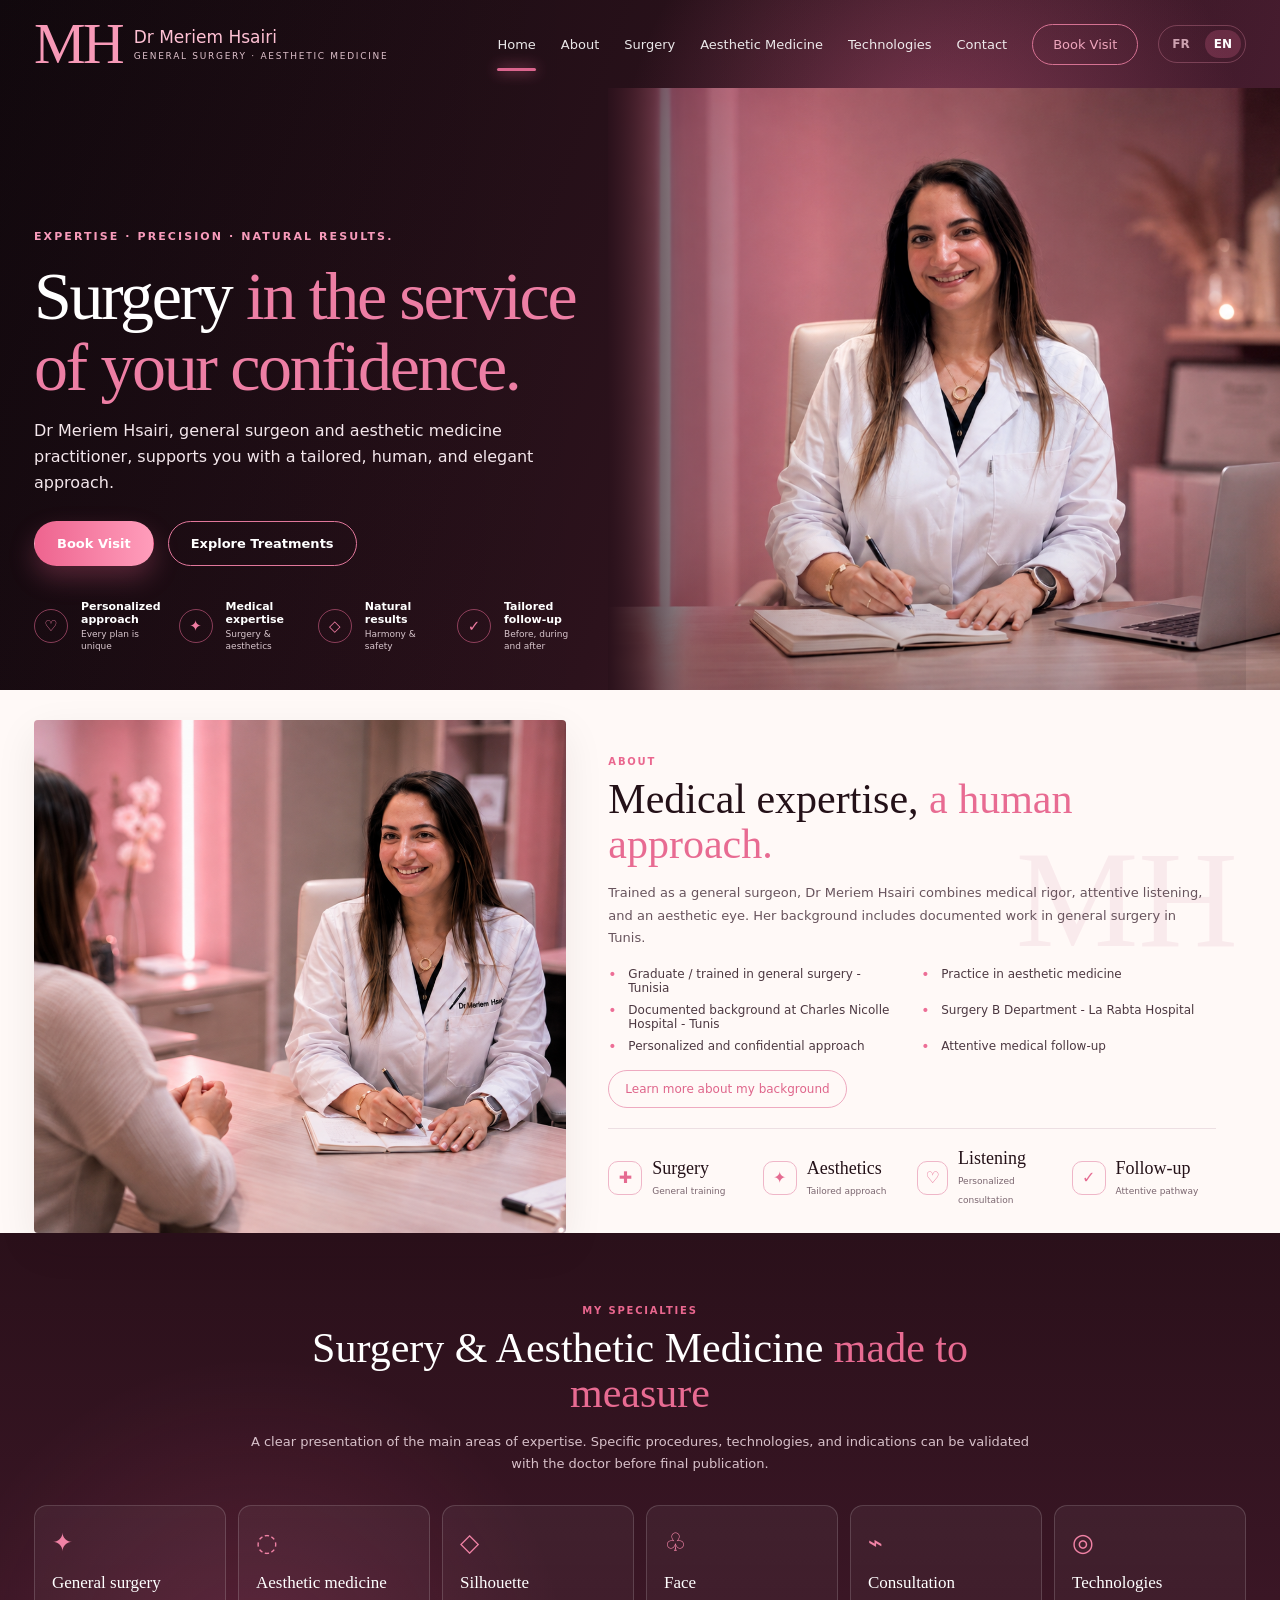
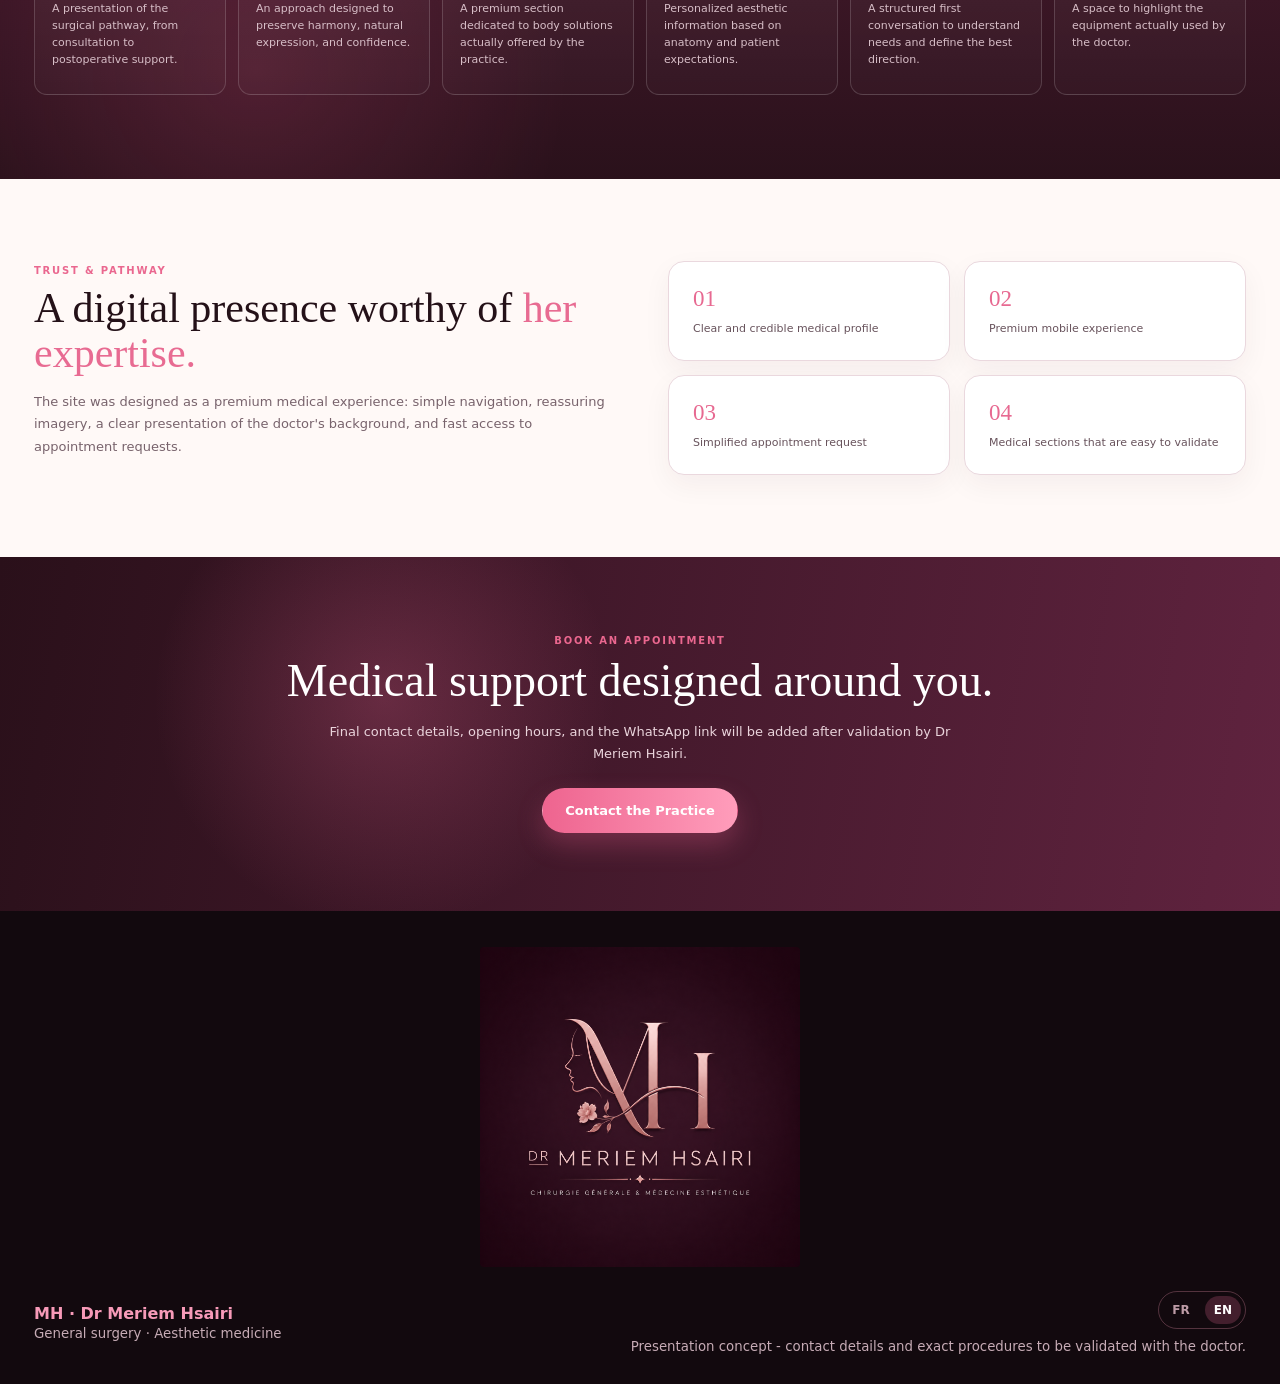
==== en/index.html @ fd6370d2 "Add French and English site pages" ====
<!doctype html>
<html lang="en">
  <head>
    <meta charset="utf-8" />
    <meta name="viewport" content="width=device-width, initial-scale=1" />
    <meta name="theme-color" content="#1b0d13" />
    <title>Dr Meriem Hsairi - Surgery & Aesthetic Medicine</title>
    <meta
      name="description"
      content="Premium presentation of Dr Meriem Hsairi, general surgery and aesthetic medicine."
    />
    <link rel="canonical" href="https://dr-meriem-hsairi.vercel.app/en/" />
    <link rel="alternate" hreflang="fr" href="https://dr-meriem-hsairi.vercel.app/" />
    <link rel="alternate" hreflang="en" href="https://dr-meriem-hsairi.vercel.app/en/" />
    <link rel="stylesheet" href="/styles.css" />
  </head>
  <body>
    <header class="hero" id="accueil">
      <div class="shell">
        <nav class="nav" aria-label="Main navigation">
          <a class="brand" href="#accueil" aria-label="Dr Meriem Hsairi">
            <div class="mh">MH</div>
            <div>
              <div class="brand-title">Dr Meriem Hsairi</div>
              <div class="brand-sub">GENERAL SURGERY · AESTHETIC MEDICINE</div>
            </div>
          </a>
          <div class="navlinks">
            <a href="#accueil">Home</a>
            <a href="#apropos">About</a>
            <a href="#expertise">Surgery</a>
            <a href="#expertise">Aesthetic Medicine</a>
            <a href="#parcours">Technologies</a>
            <a href="#contact">Contact</a>
            <a class="nav-cta" href="#contact">Book Visit</a>
          </div>
          <div class="lang-switch" aria-label="Language">
            <a href="/">FR</a>
            <a class="active" href="/en/" aria-current="page">EN</a>
          </div>
        </nav>

        <div class="hero-grid">
          <div class="hero-copy fade">
            <div class="eyebrow">Expertise · precision · natural results.</div>
            <h1>Surgery <span>in the service of your confidence.</span></h1>
            <p class="lead">
              Dr Meriem Hsairi, general surgeon and aesthetic medicine practitioner,
              supports you with a tailored, human, and elegant approach.
            </p>
            <div class="actions">
              <button class="btn primary" type="button" onclick="openContact()">Book Visit</button>
              <a class="btn outline" href="#expertise">Explore Treatments</a>
            </div>
            <div class="proofs">
              <div class="proof">
                <div class="proof-ico">♡</div>
                <div>
                  <b>Personalized approach</b>
                  <small>Every plan is unique</small>
                </div>
              </div>
              <div class="proof">
                <div class="proof-ico">✦</div>
                <div>
                  <b>Medical expertise</b>
                  <small>Surgery & aesthetics</small>
                </div>
              </div>
              <div class="proof">
                <div class="proof-ico">◇</div>
                <div>
                  <b>Natural results</b>
                  <small>Harmony & safety</small>
                </div>
              </div>
              <div class="proof">
                <div class="proof-ico">✓</div>
                <div>
                  <b>Tailored follow-up</b>
                  <small>Before, during and after</small>
                </div>
              </div>
            </div>
          </div>
          <div class="hero-image-wrap">
            <img
              class="hero-image"
              src="/assets/dr-meriem-hero.png"
              alt="Dr Meriem Hsairi in a premium medical office"
              fetchpriority="high"
              decoding="async"
            />
          </div>
        </div>
      </div>
    </header>

    <main>
      <section class="about" id="apropos">
        <div class="shell about-grid fade">
          <div class="consult-card">
            <img
              src="/assets/dr-meriem-consultation.png"
              alt="Dr Meriem Hsairi during a consultation"
              loading="lazy"
              decoding="async"
            />
          </div>
          <div class="about-copy">
            <div class="kicker">About</div>
            <h2>Medical expertise, <span class="pink">a human approach.</span></h2>
            <p>
              Trained as a general surgeon, Dr Meriem Hsairi combines medical rigor,
              attentive listening, and an aesthetic eye. Her background includes
              documented work in general surgery in Tunis.
            </p>
            <div class="checks">
              <div class="check">Graduate / trained in general surgery - Tunisia</div>
              <div class="check">Practice in aesthetic medicine</div>
              <div class="check">Documented background at Charles Nicolle Hospital - Tunis</div>
              <div class="check">Surgery B Department - La Rabta Hospital</div>
              <div class="check">Personalized and confidential approach</div>
              <div class="check">Attentive medical follow-up</div>
            </div>
            <button class="mini-cta" type="button" onclick="openContact()">Learn more about my background</button>
            <div class="about-stats">
              <div class="mini-stat">
                <i>✚</i>
                <div><b>Surgery</b><span>General training</span></div>
              </div>
              <div class="mini-stat">
                <i>✦</i>
                <div><b>Aesthetics</b><span>Tailored approach</span></div>
              </div>
              <div class="mini-stat">
                <i>♡</i>
                <div><b>Listening</b><span>Personalized consultation</span></div>
              </div>
              <div class="mini-stat">
                <i>✓</i>
                <div><b>Follow-up</b><span>Attentive pathway</span></div>
              </div>
            </div>
          </div>
        </div>
      </section>

      <section class="services" id="expertise">
        <div class="shell">
          <div class="services-head fade">
            <div class="kicker">My specialties</div>
            <h2>Surgery & Aesthetic Medicine <span class="pink">made to measure</span></h2>
            <p>
              A clear presentation of the main areas of expertise. Specific
              procedures, technologies, and indications can be validated with the
              doctor before final publication.
            </p>
          </div>
          <div class="cards fade">
            <div class="card">
              <div class="card-icon">✦</div>
              <h3>General surgery</h3>
              <p>A presentation of the surgical pathway, from consultation to postoperative support.</p>
            </div>
            <div class="card">
              <div class="card-icon">◌</div>
              <h3>Aesthetic medicine</h3>
              <p>An approach designed to preserve harmony, natural expression, and confidence.</p>
            </div>
            <div class="card">
              <div class="card-icon">◇</div>
              <h3>Silhouette</h3>
              <p>A premium section dedicated to body solutions actually offered by the practice.</p>
            </div>
            <div class="card">
              <div class="card-icon">♧</div>
              <h3>Face</h3>
              <p>Personalized aesthetic information based on anatomy and patient expectations.</p>
            </div>
            <div class="card">
              <div class="card-icon">⌁</div>
              <h3>Consultation</h3>
              <p>A structured first conversation to understand needs and define the best direction.</p>
            </div>
            <div class="card">
              <div class="card-icon">◎</div>
              <h3>Technologies</h3>
              <p>A space to highlight the equipment actually used by the doctor.</p>
            </div>
          </div>
        </div>
      </section>

      <section class="journey" id="parcours">
        <div class="shell journey-grid fade">
          <div>
            <div class="kicker">Trust & pathway</div>
            <h2>A digital presence worthy of <span class="pink">her expertise.</span></h2>
            <p>
              The site was designed as a premium medical experience: simple
              navigation, reassuring imagery, a clear presentation of the doctor's
              background, and fast access to appointment requests.
            </p>
          </div>
          <div class="journey-panels">
            <div class="jpanel"><b>01</b><span>Clear and credible medical profile</span></div>
            <div class="jpanel"><b>02</b><span>Premium mobile experience</span></div>
            <div class="jpanel"><b>03</b><span>Simplified appointment request</span></div>
            <div class="jpanel"><b>04</b><span>Medical sections that are easy to validate</span></div>
          </div>
        </div>
      </section>

      <section class="cta" id="contact">
        <div class="fade">
          <div class="kicker">Book an appointment</div>
          <h2>Medical support designed around you.</h2>
          <p>
            Final contact details, opening hours, and the WhatsApp link will be added
            after validation by Dr Meriem Hsairi.
          </p>
          <button class="btn primary" type="button" onclick="openContact()">Contact the Practice</button>
        </div>
      </section>
    </main>

    <footer class="footer">
      <div class="shell footer-logo-wrap">
        <img
          class="footer-logo"
          src="/assets/dr-meriem-logo.png"
          alt="Dr Meriem Hsairi logo"
          loading="lazy"
          decoding="async"
        />
      </div>
      <div class="shell footer-inner">
        <div>
          <strong>MH · Dr Meriem Hsairi</strong><br />
          <small>General surgery · Aesthetic medicine</small>
        </div>
        <div class="footer-side">
          <div class="footer-lang">
            <a href="/">FR</a>
            <a class="active" href="/en/" aria-current="page">EN</a>
          </div>
          <small>Presentation concept - contact details and exact procedures to be validated with the doctor.</small>
        </div>
      </div>
    </footer>

    <div class="modal" id="modal" onclick="if(event.target===this)closeContact()">
      <div class="dialog">
        <div class="kicker">Appointment</div>
        <h3>Contact details to confirm</h3>
        <p>
          WhatsApp, phone number, practice address, and opening hours will be
          activated once validated by Dr Meriem Hsairi.
        </p>
        <button class="btn primary" type="button" onclick="closeContact()">Close</button>
      </div>
    </div>

    <script>
      function openContact() {
        document.getElementById("modal").classList.add("show");
      }
      function closeContact() {
        document.getElementById("modal").classList.remove("show");
      }
      const io = new IntersectionObserver(
        (entries) =>
          entries.forEach((entry) => {
            if (entry.isIntersecting) entry.target.classList.add("on");
          }),
        { threshold: 0.12 }
      );
      document.querySelectorAll(".fade").forEach((el) => io.observe(el));
    </script>
  </body>
</html>
---- styles.css ----
:root {
  --bg: #180b11;
  --wine: #2a101a;
  --wine2: #3b1626;
  --pink: #ef6f9b;
  --pink2: #ff9dbb;
  --blush: #fff7f5;
  --ink: #241118;
  --muted: #79656e;
  --line: #ead9df;
}

* {
  box-sizing: border-box;
}

html {
  scroll-behavior: smooth;
}

body {
  margin: 0;
  overflow-x: hidden;
  background: var(--blush);
  color: var(--ink);
  font-family: Inter, ui-sans-serif, system-ui, -apple-system, BlinkMacSystemFont, "Segoe UI", sans-serif;
}

a {
  color: inherit;
  text-decoration: none;
}

button {
  font: inherit;
}

.serif,
h1,
h2,
h3 {
  font-family: Georgia, "Times New Roman", serif;
  font-weight: 500;
}

.shell {
  max-width: 1420px;
  margin: auto;
  padding: 0 34px;
}

.hero {
  min-height: 690px;
  background:
    radial-gradient(circle at 73% 23%, rgba(239, 111, 155, 0.42), transparent 29%),
    linear-gradient(110deg, #12090e 0%, #2c121c 54%, #5a243c 100%);
  color: #fff;
  position: relative;
  overflow: hidden;
}

.hero::before {
  content: "";
  position: absolute;
  inset: 0;
  background: linear-gradient(90deg, rgba(10, 4, 8, 0.15), transparent 48%, rgba(10, 4, 8, 0.08));
  pointer-events: none;
}

.nav {
  height: 88px;
  display: flex;
  align-items: center;
  justify-content: space-between;
  gap: 20px;
  position: relative;
  z-index: 4;
}

.brand {
  display: flex;
  align-items: center;
  gap: 12px;
  flex: 0 0 auto;
}

.mh {
  font: 58px / 1 Georgia, serif;
  color: #f799b7;
  letter-spacing: -0.05em;
}

.brand-title {
  font-size: 17px;
  color: #ffc1d4;
}

.brand-sub {
  font-size: 9px;
  letter-spacing: 0.19em;
  color: #dec1cb;
  margin-top: 4px;
}

.navlinks {
  display: flex;
  align-items: center;
  gap: 25px;
  font-size: 13px;
  margin-left: auto;
}

.navlinks a {
  opacity: 0.9;
  position: relative;
}

.navlinks a:hover {
  opacity: 1;
}

.navlinks a:first-child::after {
  content: "";
  position: absolute;
  left: 0;
  right: 0;
  bottom: -19px;
  height: 3px;
  border-radius: 99px;
  background: var(--pink);
  box-shadow: 0 0 14px var(--pink);
}

.nav-cta {
  border: 1px solid #e47b9d;
  border-radius: 999px;
  padding: 12px 20px;
  color: #ffb4cc !important;
}

.lang-switch,
.footer-lang {
  display: inline-flex;
  align-items: center;
  gap: 6px;
  padding: 4px;
  border: 1px solid rgba(255, 157, 187, 0.28);
  border-radius: 999px;
  color: #ffd4e1;
  font-size: 12px;
  font-weight: 800;
}

.lang-switch a,
.footer-lang a {
  min-width: 34px;
  padding: 7px 9px;
  border-radius: 999px;
  text-align: center;
  opacity: 0.72;
}

.lang-switch a.active,
.footer-lang a.active {
  background: rgba(239, 111, 155, 0.22);
  color: #fff;
  opacity: 1;
}

.hero-grid {
  display: grid;
  grid-template-columns: 0.93fr 1.07fr;
  gap: 20px;
  align-items: end;
  min-height: 602px;
  position: relative;
  z-index: 2;
}

.hero-copy {
  padding: 60px 0 38px;
}

.eyebrow {
  font-size: 11px;
  letter-spacing: 0.19em;
  text-transform: uppercase;
  color: #f89bbb;
  font-weight: 800;
}

.hero h1 {
  font-size: 68px;
  line-height: 1.03;
  max-width: 640px;
  margin: 18px 0 16px;
  letter-spacing: -0.035em;
}

.hero h1 span {
  color: #ed7ea4;
}

.lead {
  font-size: 16px;
  line-height: 1.65;
  color: #f4e7ec;
  max-width: 520px;
  margin: 0;
}

.actions {
  display: flex;
  gap: 14px;
  flex-wrap: wrap;
  margin: 24px 0 34px;
}

.btn {
  border-radius: 999px;
  padding: 14px 22px;
  border: 1px solid transparent;
  cursor: pointer;
  font-weight: 750;
  font-size: 13px;
  display: inline-flex;
  align-items: center;
  justify-content: center;
  transition: 0.25s;
}

.btn:hover {
  transform: translateY(-2px);
}

.primary {
  color: white;
  background: linear-gradient(90deg, #ee648f, #ff9dbb);
  box-shadow: 0 12px 26px rgba(238, 100, 143, 0.28);
}

.outline {
  border-color: #e1779b;
  color: white;
  background: transparent;
}

.proofs {
  display: grid;
  grid-template-columns: repeat(4, 1fr);
  gap: 8px;
  max-width: 700px;
}

.proof {
  display: grid;
  grid-template-columns: 38px 1fr;
  gap: 9px;
  align-items: center;
  padding-right: 10px;
}

.proof-ico {
  width: 34px;
  height: 34px;
  border-radius: 50%;
  display: grid;
  place-items: center;
  border: 1px solid rgba(244, 111, 155, 0.5);
  color: #ef7ca2;
  font-size: 15px;
}

.proof b {
  font-size: 11px;
  display: block;
  margin-bottom: 2px;
}

.proof small {
  font-size: 9px;
  color: #d8c6cd;
  line-height: 1.35;
  display: block;
}

.hero-image-wrap {
  height: 602px;
  position: relative;
  align-self: end;
}

.hero-image {
  position: absolute;
  right: -34px;
  bottom: 0;
  width: calc(100% + 34px);
  height: 100%;
  object-fit: cover;
  object-position: center center;
  filter: saturate(0.96) contrast(1.02);
}

.hero-image-wrap::after {
  content: "";
  position: absolute;
  inset: 0;
  background:
    linear-gradient(90deg, #2a111b 0%, rgba(42, 17, 27, 0.5) 12%, transparent 33%),
    linear-gradient(0deg, rgba(20, 8, 13, 0.1), transparent 28%);
}

.about {
  padding: 30px 0 0;
  background: #fff9f7;
}

.about-grid {
  display: grid;
  grid-template-columns: 0.91fr 1.09fr;
  gap: 42px;
  align-items: stretch;
}

.consult-card {
  position: relative;
  border-radius: 4px;
  overflow: hidden;
  min-height: 390px;
  box-shadow: 0 14px 40px rgba(40, 14, 25, 0.08);
}

.consult-card img {
  width: 100%;
  height: 100%;
  object-fit: cover;
  display: block;
}

.about-copy {
  padding: 36px 30px 26px 0;
  position: relative;
}

.about-copy::after {
  content: "MH";
  position: absolute;
  right: 8px;
  top: 100px;
  font: 138px Georgia, serif;
  color: #efcbd6;
  opacity: 0.32;
  z-index: 0;
}

.about-copy > * {
  position: relative;
  z-index: 1;
}

.kicker {
  font-size: 10px;
  letter-spacing: 0.18em;
  text-transform: uppercase;
  color: #ea678f;
  font-weight: 850;
}

.about h2,
.services h2,
.journey h2 {
  font-size: 42px;
  line-height: 1.07;
  margin: 10px 0 15px;
}

.pink {
  color: #e86b92;
}

.about p {
  font-size: 13px;
  line-height: 1.75;
  color: #68545d;
  max-width: 650px;
}

.checks {
  display: grid;
  grid-template-columns: 1fr 1fr;
  gap: 8px 18px;
  margin: 17px 0;
}

.check {
  font-size: 12px;
  padding-left: 20px;
  position: relative;
  color: #4c3841;
}

.check::before {
  content: "•";
  position: absolute;
  left: 0;
  color: #ed6e96;
  font-size: 14px;
  top: -1px;
}

.mini-cta {
  border: 1px solid #eeaac0;
  background: transparent;
  color: #df658b;
  padding: 11px 16px;
  border-radius: 999px;
  font-size: 12px;
}

.about-stats {
  border-top: 1px solid #eddfe3;
  margin-top: 20px;
  padding-top: 19px;
  display: grid;
  grid-template-columns: repeat(4, 1fr);
  gap: 10px;
}

.mini-stat {
  display: flex;
  gap: 10px;
  align-items: center;
}

.mini-stat i {
  width: 34px;
  height: 34px;
  border: 1px solid #efb6c8;
  border-radius: 10px;
  display: grid;
  place-items: center;
  color: #e56b91;
  font-style: normal;
}

.mini-stat b {
  font: 18px Georgia, serif;
  display: block;
}

.mini-stat span {
  font-size: 9px;
  color: #7b6670;
}

.services {
  background:
    radial-gradient(circle at 20% 80%, rgba(238, 89, 139, 0.16), transparent 28%),
    linear-gradient(180deg, #2a101a, #3a1625 67%, #2a111b);
  color: white;
  padding: 72px 0 84px;
}

.services-head {
  text-align: center;
  max-width: 780px;
  margin: auto;
}

.services-head p {
  color: #d8c1ca;
  font-size: 13px;
  line-height: 1.7;
}

.cards {
  margin-top: 30px;
  display: grid;
  grid-template-columns: repeat(6, 1fr);
  gap: 12px;
}

.card {
  min-height: 190px;
  border: 1px solid rgba(255, 255, 255, 0.16);
  border-radius: 13px;
  padding: 22px 17px;
  background: linear-gradient(180deg, rgba(255, 255, 255, 0.05), rgba(255, 255, 255, 0.02));
  transition: 0.28s;
}

.card:hover {
  transform: translateY(-6px);
  border-color: #ef7ca2;
  box-shadow: 0 15px 38px rgba(0, 0, 0, 0.17);
}

.card-icon {
  font-size: 25px;
  color: #f082a5;
  margin-bottom: 16px;
}

.card h3 {
  font-size: 17px;
  margin: 0 0 7px;
}

.card p {
  font-size: 11px;
  color: #d7bec7;
  line-height: 1.55;
  margin: 0;
}

.journey {
  padding: 82px 0;
  background: #fff9f7;
}

.journey-grid {
  display: grid;
  grid-template-columns: 1fr 1fr;
  gap: 56px;
  align-items: center;
}

.journey p {
  color: #78636c;
  line-height: 1.75;
  font-size: 13px;
}

.journey-panels {
  display: grid;
  grid-template-columns: 1fr 1fr;
  gap: 14px;
}

.jpanel {
  padding: 24px;
  border: 1px solid #ead8de;
  border-radius: 16px;
  background: white;
  box-shadow: 0 10px 28px rgba(55, 19, 35, 0.05);
}

.jpanel b {
  font: 23px Georgia, serif;
  color: #e76991;
  display: block;
  margin-bottom: 5px;
}

.jpanel span {
  font-size: 11px;
  color: #68535c;
}

.cta {
  padding: 78px 30px;
  text-align: center;
  color: white;
  background:
    radial-gradient(circle at 30% 40%, rgba(245, 110, 156, 0.24), transparent 25%),
    linear-gradient(100deg, #2a101a, #60233f);
}

.cta h2 {
  font-size: 46px;
  max-width: 850px;
  margin: 8px auto 14px;
}

.cta p {
  max-width: 650px;
  margin: 0 auto 24px;
  color: #ead4dc;
  line-height: 1.65;
  font-size: 13px;
}

.footer {
  background: #12090e;
  color: #c6abb5;
  padding: 36px 0 30px;
}

.footer-logo-wrap {
  display: flex;
  justify-content: center;
  padding-bottom: 24px;
}

.footer-logo {
  display: block;
  width: min(320px, 82vw);
  height: auto;
  border-radius: 4px;
}

.footer-inner {
  display: flex;
  justify-content: space-between;
  gap: 20px;
  align-items: center;
}

.footer strong {
  color: #f79ab8;
}

.footer-side {
  display: grid;
  justify-items: end;
  gap: 10px;
  text-align: right;
}

.fade {
  opacity: 0;
  transform: translateY(22px);
  transition: 0.7s ease;
}

.fade.on {
  opacity: 1;
  transform: none;
}

.modal {
  position: fixed;
  inset: 0;
  background: rgba(12, 5, 9, 0.72);
  display: none;
  align-items: center;
  justify-content: center;
  padding: 20px;
  z-index: 20;
}

.modal.show {
  display: flex;
}

.dialog {
  max-width: 460px;
  background: white;
  border-radius: 24px;
  padding: 30px;
  box-shadow: 0 30px 90px rgba(0, 0, 0, 0.4);
}

.dialog h3 {
  font-size: 29px;
  margin: 8px 0;
}

.dialog p {
  color: #725d66;
  line-height: 1.65;
  font-size: 13px;
}

@media (max-width: 1180px) {
  .navlinks {
    gap: 18px;
  }
}

@media (max-width: 1100px) {
  .navlinks a:not(.nav-cta) {
    display: none;
  }

  .hero-grid {
    grid-template-columns: 1fr 1fr;
  }

  .hero h1 {
    font-size: 56px;
  }

  .proofs {
    grid-template-columns: 1fr 1fr;
  }

  .cards {
    grid-template-columns: repeat(3, 1fr);
  }
}

@media (max-width: 780px) {
  .shell {
    padding: 0 18px;
  }

  .nav {
    height: 76px;
  }

  .mh {
    font-size: 44px;
  }

  .brand-title {
    font-size: 14px;
  }

  .brand-sub {
    font-size: 7px;
  }

  .hero-grid {
    grid-template-columns: 1fr;
    min-height: auto;
  }

  .hero-copy {
    padding: 45px 0 10px;
  }

  .hero h1 {
    font-size: 48px;
  }

  .hero-image-wrap {
    height: 480px;
    margin: 0 -18px;
  }

  .hero-image {
    right: 0;
    width: 100%;
    object-position: center center;
  }

  .hero-image-wrap::after {
    background: linear-gradient(0deg, rgba(21, 8, 14, 0.28), transparent 28%);
  }

  .about {
    padding-top: 18px;
  }

  .about-grid,
  .journey-grid {
    grid-template-columns: 1fr;
  }

  .about-copy {
    padding: 20px 0 35px;
  }

  .about-copy::after {
    font-size: 100px;
    right: 0;
  }

  .checks {
    grid-template-columns: 1fr;
  }

  .about-stats {
    grid-template-columns: 1fr 1fr;
  }

  .cards {
    grid-template-columns: 1fr 1fr;
  }

  .footer-inner {
    flex-direction: column;
    align-items: flex-start;
  }

  .footer-side {
    justify-items: start;
    text-align: left;
  }
}

@media (max-width: 520px) {
  .navlinks {
    display: none;
  }

  .lang-switch {
    font-size: 11px;
  }

  .lang-switch a {
    min-width: 30px;
    padding: 6px 8px;
  }

  .hero h1 {
    font-size: 35px;
    line-height: 1.08;
    max-width: 330px;
  }

  .lead {
    font-size: 14px;
    max-width: 330px;
  }

  .proofs {
    grid-template-columns: 1fr;
  }

  .proof {
    grid-template-columns: 30px 1fr;
    min-width: 0;
  }

  .proof b,
  .proof small {
    overflow-wrap: anywhere;
  }

  .proof-ico {
    width: 30px;
    height: 30px;
  }

  .hero-image-wrap {
    height: 390px;
  }

  .about h2,
  .services h2,
  .journey h2 {
    font-size: 36px;
  }

  .cards {
    grid-template-columns: 1fr;
  }

  .cta h2 {
    font-size: 38px;
  }
}
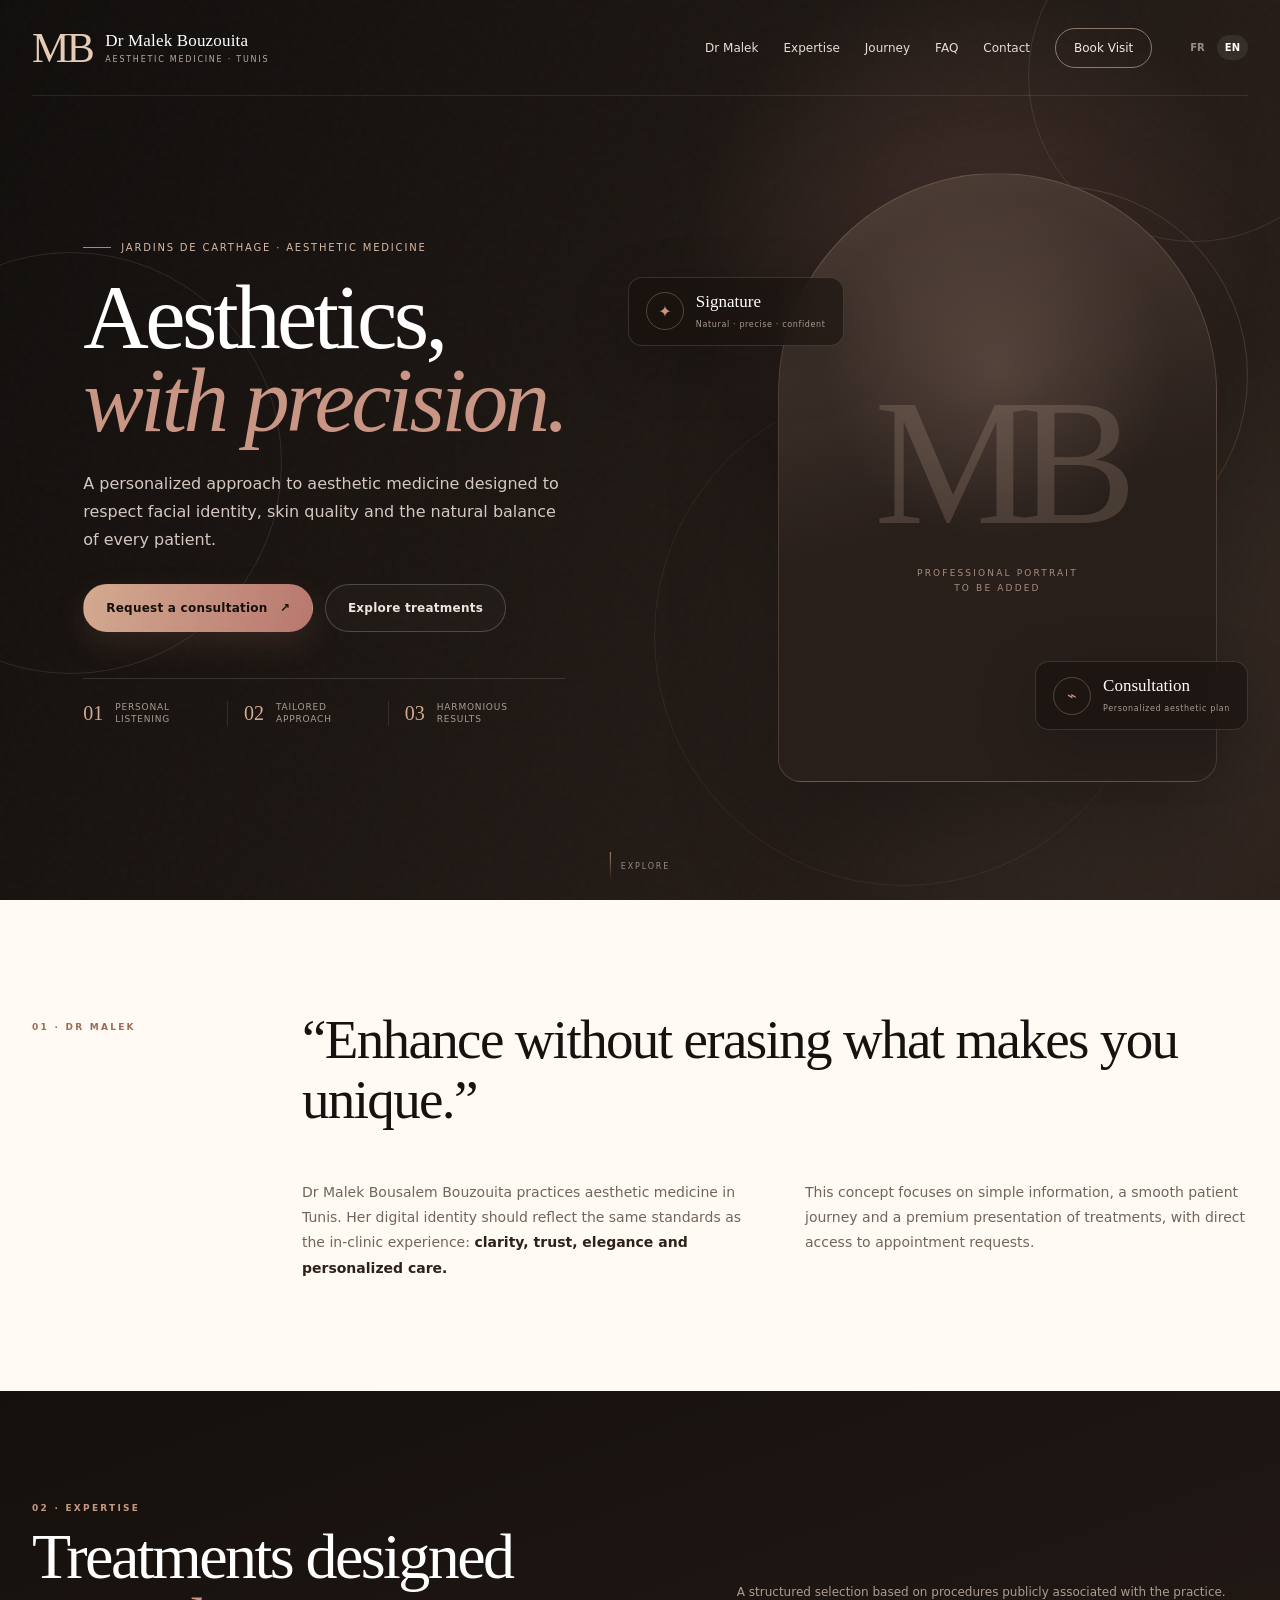
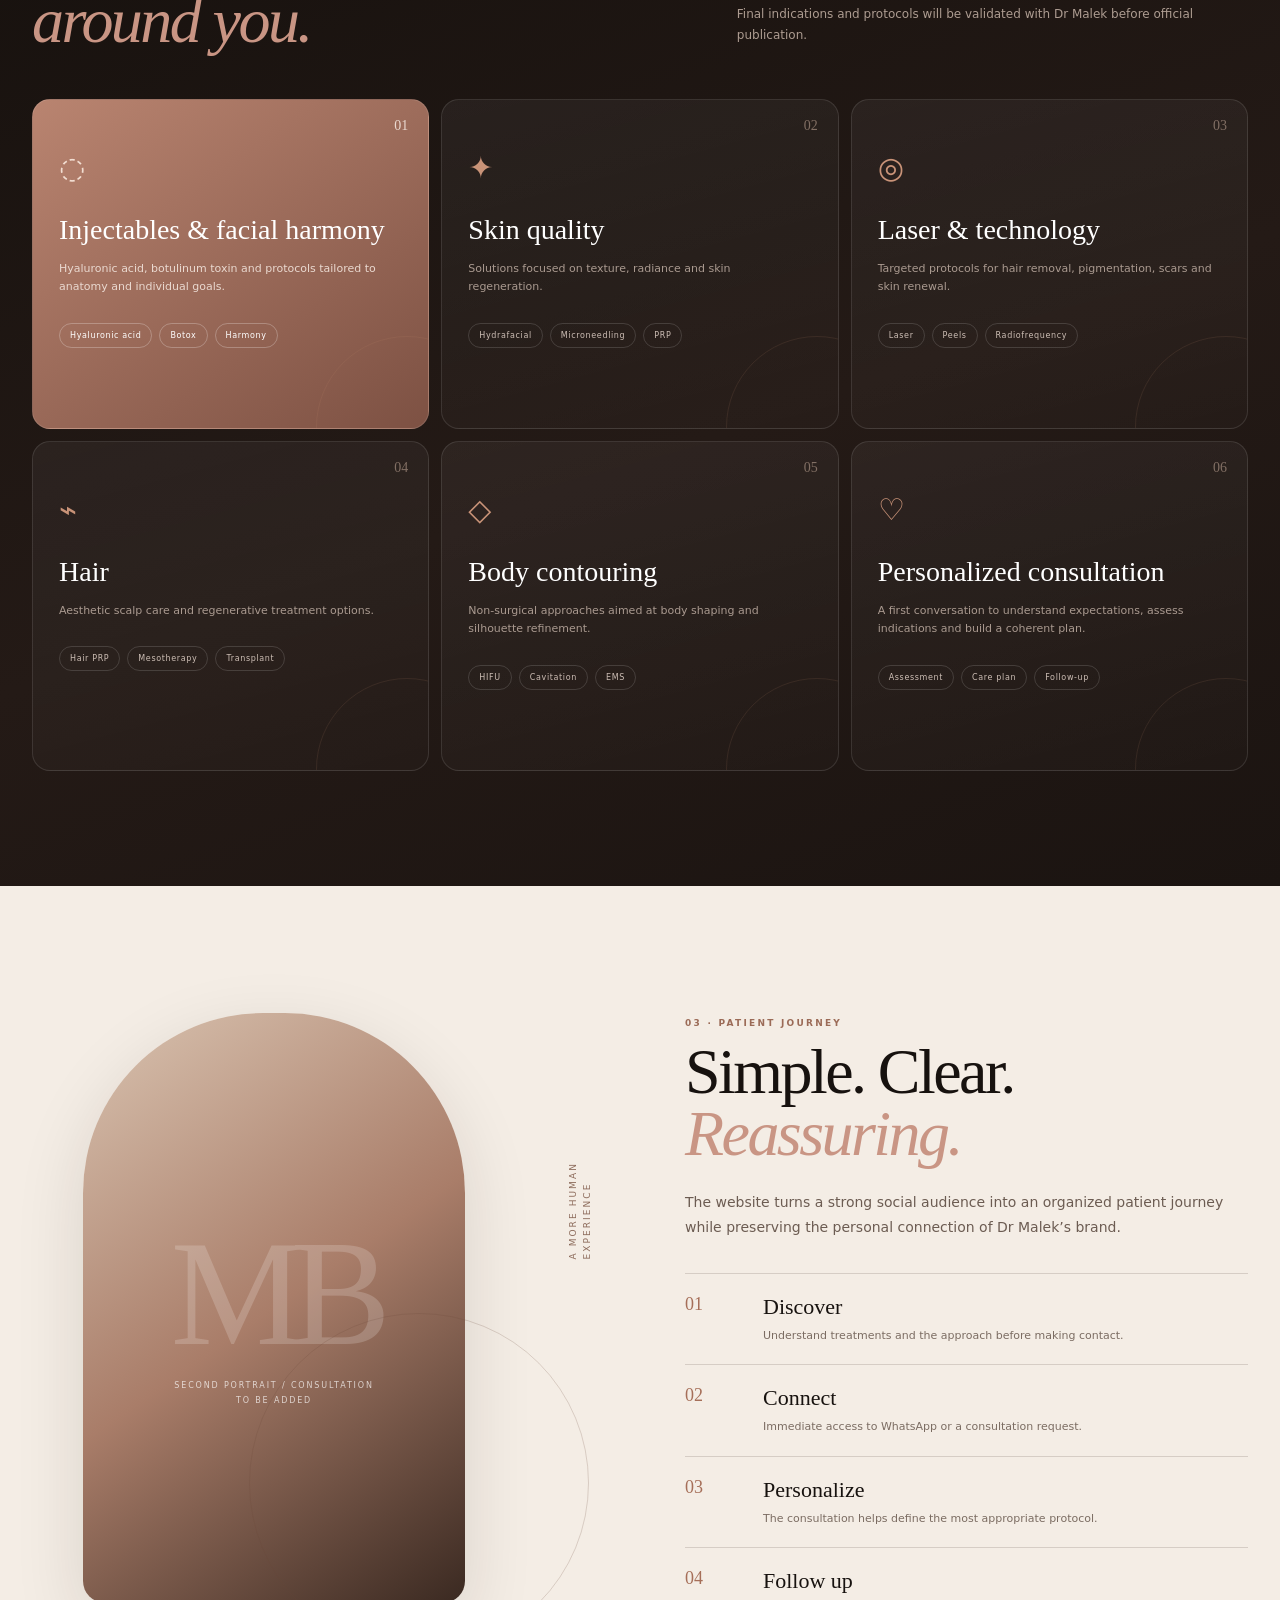
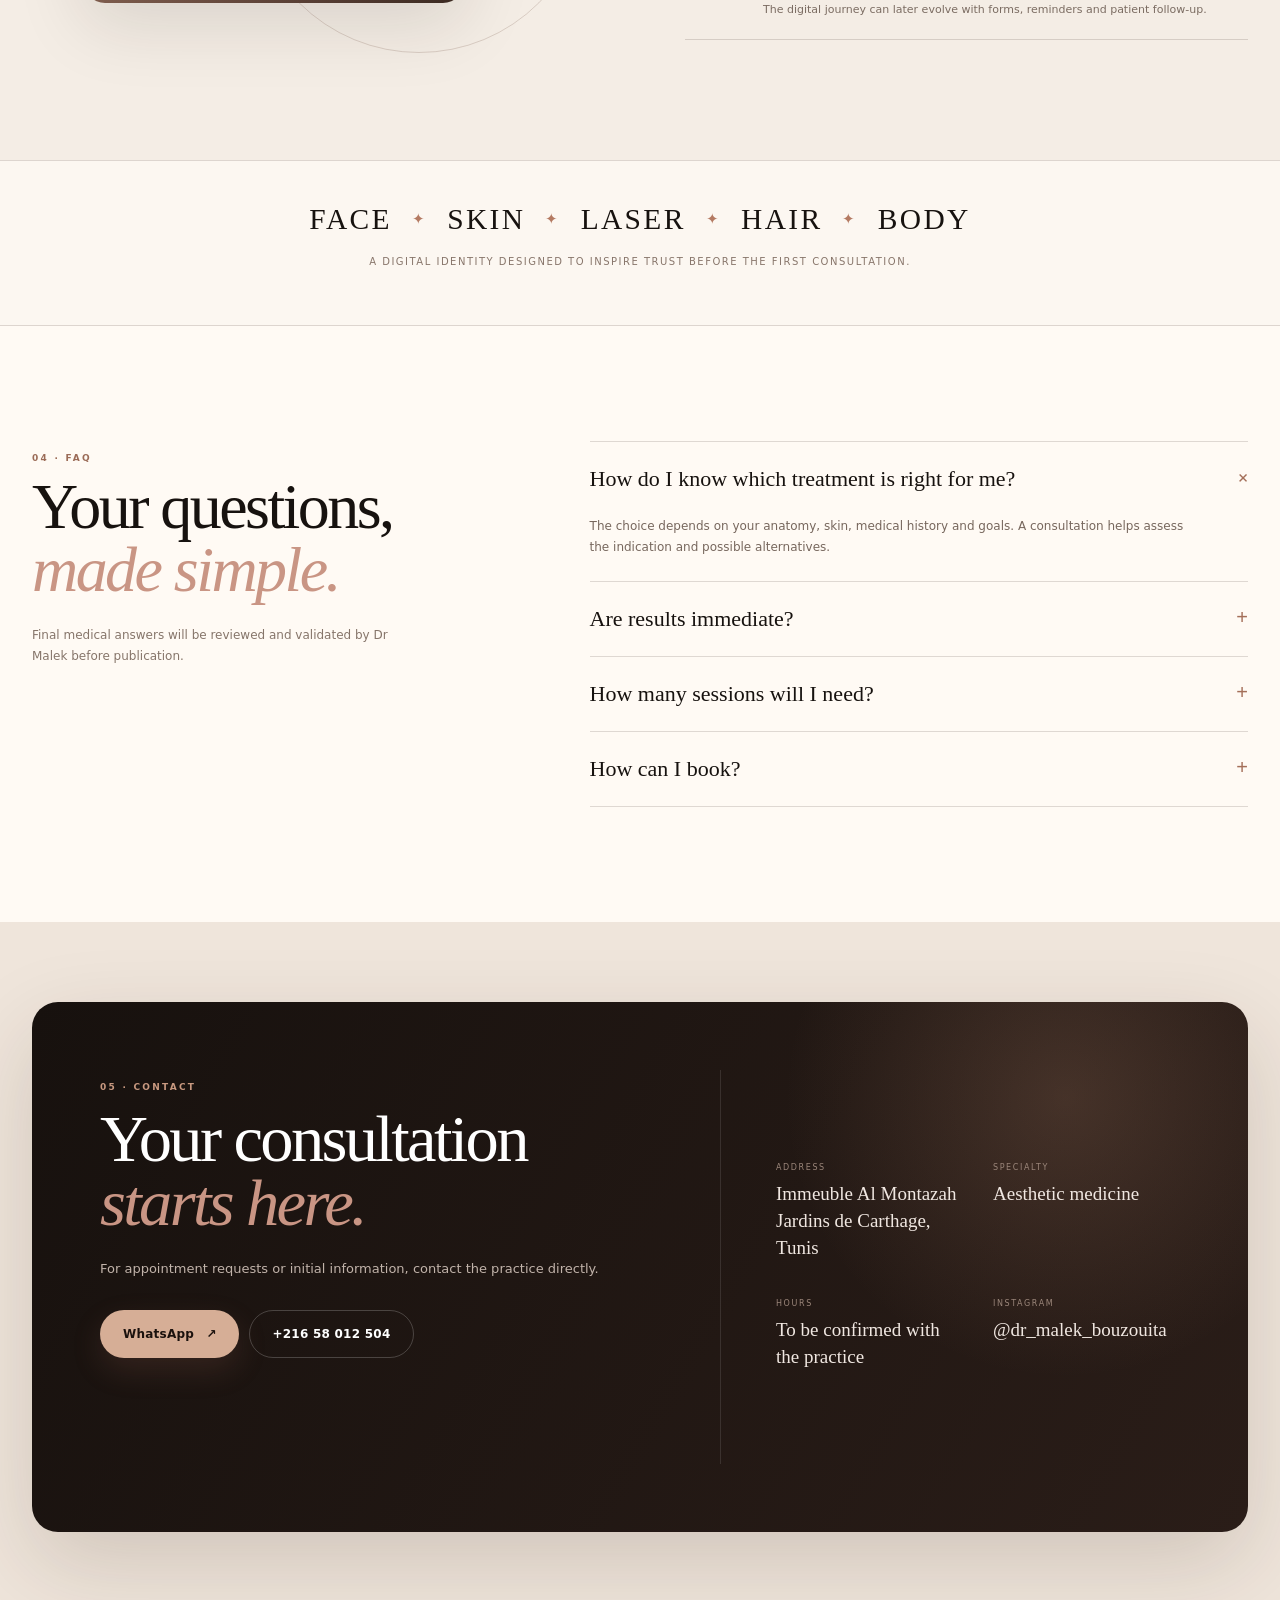
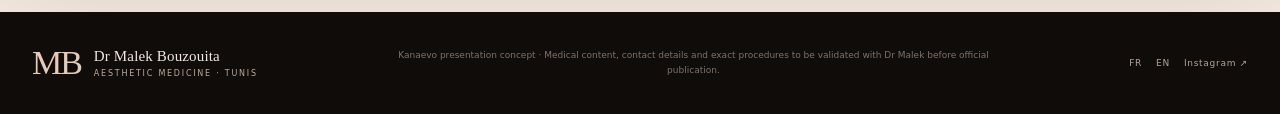
==== commit 35d4b155: "Add English Dr Malek concept page" ====
--- a/en/index.html
+++ b/en/index.html
@@ -1,282 +1,39 @@
 <!doctype html>
 <html lang="en">
-  <head>
-    <meta charset="utf-8" />
-    <meta name="viewport" content="width=device-width, initial-scale=1" />
-    <meta name="theme-color" content="#1b0d13" />
-    <title>Dr Meriem Hsairi - Surgery & Aesthetic Medicine</title>
-    <meta
-      name="description"
-      content="Premium presentation of Dr Meriem Hsairi, general surgery and aesthetic medicine."
-    />
-    <link rel="canonical" href="https://dr-meriem-hsairi.vercel.app/en/" />
-    <link rel="alternate" hreflang="fr" href="https://dr-meriem-hsairi.vercel.app/" />
-    <link rel="alternate" hreflang="en" href="https://dr-meriem-hsairi.vercel.app/en/" />
-    <link rel="stylesheet" href="/styles.css" />
-  </head>
-  <body>
-    <header class="hero" id="accueil">
-      <div class="shell">
-        <nav class="nav" aria-label="Main navigation">
-          <a class="brand" href="#accueil" aria-label="Dr Meriem Hsairi">
-            <div class="mh">MH</div>
-            <div>
-              <div class="brand-title">Dr Meriem Hsairi</div>
-              <div class="brand-sub">GENERAL SURGERY · AESTHETIC MEDICINE</div>
-            </div>
-          </a>
-          <div class="navlinks">
-            <a href="#accueil">Home</a>
-            <a href="#apropos">About</a>
-            <a href="#expertise">Surgery</a>
-            <a href="#expertise">Aesthetic Medicine</a>
-            <a href="#parcours">Technologies</a>
-            <a href="#contact">Contact</a>
-            <a class="nav-cta" href="#contact">Book Visit</a>
-          </div>
-          <div class="lang-switch" aria-label="Language">
-            <a href="/">FR</a>
-            <a class="active" href="/en/" aria-current="page">EN</a>
-          </div>
-        </nav>
-
-        <div class="hero-grid">
-          <div class="hero-copy fade">
-            <div class="eyebrow">Expertise · precision · natural results.</div>
-            <h1>Surgery <span>in the service of your confidence.</span></h1>
-            <p class="lead">
-              Dr Meriem Hsairi, general surgeon and aesthetic medicine practitioner,
-              supports you with a tailored, human, and elegant approach.
-            </p>
-            <div class="actions">
-              <button class="btn primary" type="button" onclick="openContact()">Book Visit</button>
-              <a class="btn outline" href="#expertise">Explore Treatments</a>
-            </div>
-            <div class="proofs">
-              <div class="proof">
-                <div class="proof-ico">♡</div>
-                <div>
-                  <b>Personalized approach</b>
-                  <small>Every plan is unique</small>
-                </div>
-              </div>
-              <div class="proof">
-                <div class="proof-ico">✦</div>
-                <div>
-                  <b>Medical expertise</b>
-                  <small>Surgery & aesthetics</small>
-                </div>
-              </div>
-              <div class="proof">
-                <div class="proof-ico">◇</div>
-                <div>
-                  <b>Natural results</b>
-                  <small>Harmony & safety</small>
-                </div>
-              </div>
-              <div class="proof">
-                <div class="proof-ico">✓</div>
-                <div>
-                  <b>Tailored follow-up</b>
-                  <small>Before, during and after</small>
-                </div>
-              </div>
-            </div>
-          </div>
-          <div class="hero-image-wrap">
-            <img
-              class="hero-image"
-              src="/assets/dr-meriem-hero.png"
-              alt="Dr Meriem Hsairi in a premium medical office"
-              fetchpriority="high"
-              decoding="async"
-            />
-          </div>
-        </div>
-      </div>
-    </header>
-
-    <main>
-      <section class="about" id="apropos">
-        <div class="shell about-grid fade">
-          <div class="consult-card">
-            <img
-              src="/assets/dr-meriem-consultation.png"
-              alt="Dr Meriem Hsairi during a consultation"
-              loading="lazy"
-              decoding="async"
-            />
-          </div>
-          <div class="about-copy">
-            <div class="kicker">About</div>
-            <h2>Medical expertise, <span class="pink">a human approach.</span></h2>
-            <p>
-              Trained as a general surgeon, Dr Meriem Hsairi combines medical rigor,
-              attentive listening, and an aesthetic eye. Her background includes
-              documented work in general surgery in Tunis.
-            </p>
-            <div class="checks">
-              <div class="check">Graduate / trained in general surgery - Tunisia</div>
-              <div class="check">Practice in aesthetic medicine</div>
-              <div class="check">Documented background at Charles Nicolle Hospital - Tunis</div>
-              <div class="check">Surgery B Department - La Rabta Hospital</div>
-              <div class="check">Personalized and confidential approach</div>
-              <div class="check">Attentive medical follow-up</div>
-            </div>
-            <button class="mini-cta" type="button" onclick="openContact()">Learn more about my background</button>
-            <div class="about-stats">
-              <div class="mini-stat">
-                <i>✚</i>
-                <div><b>Surgery</b><span>General training</span></div>
-              </div>
-              <div class="mini-stat">
-                <i>✦</i>
-                <div><b>Aesthetics</b><span>Tailored approach</span></div>
-              </div>
-              <div class="mini-stat">
-                <i>♡</i>
-                <div><b>Listening</b><span>Personalized consultation</span></div>
-              </div>
-              <div class="mini-stat">
-                <i>✓</i>
-                <div><b>Follow-up</b><span>Attentive pathway</span></div>
-              </div>
-            </div>
-          </div>
-        </div>
-      </section>
-
-      <section class="services" id="expertise">
-        <div class="shell">
-          <div class="services-head fade">
-            <div class="kicker">My specialties</div>
-            <h2>Surgery & Aesthetic Medicine <span class="pink">made to measure</span></h2>
-            <p>
-              A clear presentation of the main areas of expertise. Specific
-              procedures, technologies, and indications can be validated with the
-              doctor before final publication.
-            </p>
-          </div>
-          <div class="cards fade">
-            <div class="card">
-              <div class="card-icon">✦</div>
-              <h3>General surgery</h3>
-              <p>A presentation of the surgical pathway, from consultation to postoperative support.</p>
-            </div>
-            <div class="card">
-              <div class="card-icon">◌</div>
-              <h3>Aesthetic medicine</h3>
-              <p>An approach designed to preserve harmony, natural expression, and confidence.</p>
-            </div>
-            <div class="card">
-              <div class="card-icon">◇</div>
-              <h3>Silhouette</h3>
-              <p>A premium section dedicated to body solutions actually offered by the practice.</p>
-            </div>
-            <div class="card">
-              <div class="card-icon">♧</div>
-              <h3>Face</h3>
-              <p>Personalized aesthetic information based on anatomy and patient expectations.</p>
-            </div>
-            <div class="card">
-              <div class="card-icon">⌁</div>
-              <h3>Consultation</h3>
-              <p>A structured first conversation to understand needs and define the best direction.</p>
-            </div>
-            <div class="card">
-              <div class="card-icon">◎</div>
-              <h3>Technologies</h3>
-              <p>A space to highlight the equipment actually used by the doctor.</p>
-            </div>
-          </div>
-        </div>
-      </section>
-
-      <section class="journey" id="parcours">
-        <div class="shell journey-grid fade">
-          <div>
-            <div class="kicker">Trust & pathway</div>
-            <h2>A digital presence worthy of <span class="pink">her expertise.</span></h2>
-            <p>
-              The site was designed as a premium medical experience: simple
-              navigation, reassuring imagery, a clear presentation of the doctor's
-              background, and fast access to appointment requests.
-            </p>
-          </div>
-          <div class="journey-panels">
-            <div class="jpanel"><b>01</b><span>Clear and credible medical profile</span></div>
-            <div class="jpanel"><b>02</b><span>Premium mobile experience</span></div>
-            <div class="jpanel"><b>03</b><span>Simplified appointment request</span></div>
-            <div class="jpanel"><b>04</b><span>Medical sections that are easy to validate</span></div>
-          </div>
-        </div>
-      </section>
-
-      <section class="cta" id="contact">
-        <div class="fade">
-          <div class="kicker">Book an appointment</div>
-          <h2>Medical support designed around you.</h2>
-          <p>
-            Final contact details, opening hours, and the WhatsApp link will be added
-            after validation by Dr Meriem Hsairi.
-          </p>
-          <button class="btn primary" type="button" onclick="openContact()">Contact the Practice</button>
-        </div>
-      </section>
-    </main>
-
-    <footer class="footer">
-      <div class="shell footer-logo-wrap">
-        <img
-          class="footer-logo"
-          src="/assets/dr-meriem-logo.png"
-          alt="Dr Meriem Hsairi logo"
-          loading="lazy"
-          decoding="async"
-        />
-      </div>
-      <div class="shell footer-inner">
-        <div>
-          <strong>MH · Dr Meriem Hsairi</strong><br />
-          <small>General surgery · Aesthetic medicine</small>
-        </div>
-        <div class="footer-side">
-          <div class="footer-lang">
-            <a href="/">FR</a>
-            <a class="active" href="/en/" aria-current="page">EN</a>
-          </div>
-          <small>Presentation concept - contact details and exact procedures to be validated with the doctor.</small>
-        </div>
-      </div>
-    </footer>
-
-    <div class="modal" id="modal" onclick="if(event.target===this)closeContact()">
-      <div class="dialog">
-        <div class="kicker">Appointment</div>
-        <h3>Contact details to confirm</h3>
-        <p>
-          WhatsApp, phone number, practice address, and opening hours will be
-          activated once validated by Dr Meriem Hsairi.
-        </p>
-        <button class="btn primary" type="button" onclick="closeContact()">Close</button>
-      </div>
-    </div>
-
-    <script>
-      function openContact() {
-        document.getElementById("modal").classList.add("show");
-      }
-      function closeContact() {
-        document.getElementById("modal").classList.remove("show");
-      }
-      const io = new IntersectionObserver(
-        (entries) =>
-          entries.forEach((entry) => {
-            if (entry.isIntersecting) entry.target.classList.add("on");
-          }),
-        { threshold: 0.12 }
-      );
-      document.querySelectorAll(".fade").forEach((el) => io.observe(el));
-    </script>
-  </body>
-</html>
+<head>
+  <meta charset="utf-8" />
+  <meta name="viewport" content="width=device-width, initial-scale=1" />
+  <meta name="theme-color" content="#17120f" />
+  <meta name="robots" content="noindex,nofollow" />
+  <title>Dr Malek Bousalem Bouzouita — Aesthetic Medicine</title>
+  <meta name="description" content="Premium concept for Dr Malek Bousalem Bouzouita, aesthetic medicine physician in Jardins de Carthage, Tunis." />
+  <link rel="stylesheet" href="/styles.css" />
+</head>
+<body>
+<header class="hero" id="home"><div class="noise"></div><div class="shell">
+<nav class="nav" aria-label="Main navigation">
+<a class="brand" href="#home"><div class="monogram">MB</div><div class="brand-copy"><strong>Dr Malek Bouzouita</strong><span>AESTHETIC MEDICINE · TUNIS</span></div></a>
+<button class="menu-btn" type="button" aria-label="Open menu" onclick="toggleMenu()"><span></span><span></span></button>
+<div class="navlinks" id="navlinks"><a href="#about" onclick="closeMenu()">Dr Malek</a><a href="#expertise" onclick="closeMenu()">Expertise</a><a href="#experience" onclick="closeMenu()">Journey</a><a href="#faq" onclick="closeMenu()">FAQ</a><a href="#contact" onclick="closeMenu()">Contact</a><a class="nav-cta" href="https://wa.me/21658012504" target="_blank" rel="noopener">Book Visit</a></div>
+<div class="lang-switch"><a href="/">FR</a><a class="active" href="/en/">EN</a></div>
+</nav>
+<div class="hero-grid"><div class="hero-copy reveal"><div class="eyebrow"><i></i> Jardins de Carthage · Aesthetic medicine</div><h1>Aesthetics,<br><em>with precision.</em></h1><p class="lead">A personalized approach to aesthetic medicine designed to respect facial identity, skin quality and the natural balance of every patient.</p><div class="actions"><a class="btn primary" href="https://wa.me/21658012504" target="_blank" rel="noopener">Request a consultation <span>↗</span></a><a class="btn ghost" href="#expertise">Explore treatments</a></div><div class="trust-row"><div><b>01</b><span>Personal<br>listening</span></div><div><b>02</b><span>Tailored<br>approach</span></div><div><b>03</b><span>Harmonious<br>results</span></div></div></div>
+<div class="portrait-stage reveal"><div class="halo halo-a"></div><div class="halo halo-b"></div><div class="portrait-frame"><div class="portrait-placeholder"><span class="placeholder-monogram">MB</span><small>PROFESSIONAL PORTRAIT<br>TO BE ADDED</small></div></div><div class="floating-card fc-top"><span>✦</span><div><b>Signature</b><small>Natural · precise · confident</small></div></div><div class="floating-card fc-bottom"><span>⌁</span><div><b>Consultation</b><small>Personalized aesthetic plan</small></div></div></div></div></div><div class="scroll-cue"><span></span> Explore</div></header>
+<main>
+<section class="intro" id="about"><div class="shell intro-grid reveal"><div class="section-label">01 · DR MALEK</div><div class="intro-main"><p class="big-quote">“Enhance without erasing what makes you unique.”</p><div class="intro-columns"><p>Dr Malek Bousalem Bouzouita practices aesthetic medicine in Tunis. Her digital identity should reflect the same standards as the in-clinic experience: <strong>clarity, trust, elegance and personalized care.</strong></p><p>This concept focuses on simple information, a smooth patient journey and a premium presentation of treatments, with direct access to appointment requests.</p></div></div></div></section>
+<section class="expertise" id="expertise"><div class="shell"><div class="section-head reveal"><div><div class="section-label light">02 · EXPERTISE</div><h2>Treatments designed<br><em>around you.</em></h2></div><p>A structured selection based on procedures publicly associated with the practice. Final indications and protocols will be validated with Dr Malek before official publication.</p></div><div class="service-grid reveal">
+<article class="service-card featured"><span class="service-no">01</span><div class="service-symbol">◌</div><h3>Injectables & facial harmony</h3><p>Hyaluronic acid, botulinum toxin and protocols tailored to anatomy and individual goals.</p><div class="tags"><span>Hyaluronic acid</span><span>Botox</span><span>Harmony</span></div></article>
+<article class="service-card"><span class="service-no">02</span><div class="service-symbol">✦</div><h3>Skin quality</h3><p>Solutions focused on texture, radiance and skin regeneration.</p><div class="tags"><span>Hydrafacial</span><span>Microneedling</span><span>PRP</span></div></article>
+<article class="service-card"><span class="service-no">03</span><div class="service-symbol">◎</div><h3>Laser & technology</h3><p>Targeted protocols for hair removal, pigmentation, scars and skin renewal.</p><div class="tags"><span>Laser</span><span>Peels</span><span>Radiofrequency</span></div></article>
+<article class="service-card"><span class="service-no">04</span><div class="service-symbol">⌁</div><h3>Hair</h3><p>Aesthetic scalp care and regenerative treatment options.</p><div class="tags"><span>Hair PRP</span><span>Mesotherapy</span><span>Transplant</span></div></article>
+<article class="service-card"><span class="service-no">05</span><div class="service-symbol">◇</div><h3>Body contouring</h3><p>Non-surgical approaches aimed at body shaping and silhouette refinement.</p><div class="tags"><span>HIFU</span><span>Cavitation</span><span>EMS</span></div></article>
+<article class="service-card"><span class="service-no">06</span><div class="service-symbol">♡</div><h3>Personalized consultation</h3><p>A first conversation to understand expectations, assess indications and build a coherent plan.</p><div class="tags"><span>Assessment</span><span>Care plan</span><span>Follow-up</span></div></article>
+</div></div></section>
+<section class="experience" id="experience"><div class="shell experience-grid reveal"><div class="experience-visual"><div class="visual-card vc-main"><span>MB</span><small>SECOND PORTRAIT / CONSULTATION<br>TO BE ADDED</small></div><div class="visual-ring"></div><div class="micro-note">A MORE HUMAN<br>EXPERIENCE</div></div><div class="experience-copy"><div class="section-label">03 · PATIENT JOURNEY</div><h2>Simple. Clear.<br><em>Reassuring.</em></h2><p class="experience-lead">The website turns a strong social audience into an organized patient journey while preserving the personal connection of Dr Malek’s brand.</p><div class="steps"><div class="step"><b>01</b><div><strong>Discover</strong><span>Understand treatments and the approach before making contact.</span></div></div><div class="step"><b>02</b><div><strong>Connect</strong><span>Immediate access to WhatsApp or a consultation request.</span></div></div><div class="step"><b>03</b><div><strong>Personalize</strong><span>The consultation helps define the most appropriate protocol.</span></div></div><div class="step"><b>04</b><div><strong>Follow up</strong><span>The digital journey can later evolve with forms, reminders and patient follow-up.</span></div></div></div></div></div></section>
+<section class="manifesto"><div class="shell reveal"><div class="manifesto-line"><span>FACE</span><i>✦</i><span>SKIN</span><i>✦</i><span>LASER</span><i>✦</i><span>HAIR</span><i>✦</i><span>BODY</span></div><p>A digital identity designed to inspire trust before the first consultation.</p></div></section>
+<section class="faq" id="faq"><div class="shell faq-grid reveal"><div><div class="section-label">04 · FAQ</div><h2>Your questions,<br><em>made simple.</em></h2><p>Final medical answers will be reviewed and validated by Dr Malek before publication.</p></div><div class="accordion"><details open><summary>How do I know which treatment is right for me? <span>+</span></summary><p>The choice depends on your anatomy, skin, medical history and goals. A consultation helps assess the indication and possible alternatives.</p></details><details><summary>Are results immediate? <span>+</span></summary><p>It depends on the procedure. Some results appear quickly while others develop progressively. Expected timelines are explained during consultation.</p></details><details><summary>How many sessions will I need? <span>+</span></summary><p>The number of sessions varies by treatment and individual response. A personalized protocol is defined after assessment.</p></details><details><summary>How can I book? <span>+</span></summary><p>Contact the practice directly on +216 58 012 504 or use the WhatsApp button on the website.</p></details></div></div></section>
+<section class="contact" id="contact"><div class="shell contact-card reveal"><div class="contact-copy"><div class="section-label light">05 · CONTACT</div><h2>Your consultation<br><em>starts here.</em></h2><p>For appointment requests or initial information, contact the practice directly.</p><div class="contact-actions"><a class="btn primary pale" href="https://wa.me/21658012504" target="_blank" rel="noopener">WhatsApp <span>↗</span></a><a class="btn line" href="tel:+21658012504">+216 58 012 504</a></div></div><div class="contact-info"><div><small>ADDRESS</small><strong>Immeuble Al Montazah<br>Jardins de Carthage, Tunis</strong></div><div><small>SPECIALTY</small><strong>Aesthetic medicine</strong></div><div><small>HOURS</small><strong>To be confirmed with the practice</strong></div><div><small>INSTAGRAM</small><strong>@dr_malek_bouzouita</strong></div></div></div></section>
+</main>
+<footer class="footer"><div class="shell footer-inner"><a class="brand footer-brand" href="#home"><div class="monogram">MB</div><div class="brand-copy"><strong>Dr Malek Bouzouita</strong><span>AESTHETIC MEDICINE · TUNIS</span></div></a><p>Kanaevo presentation concept · Medical content, contact details and exact procedures to be validated with Dr Malek before official publication.</p><div class="footer-links"><a href="/">FR</a><a href="/en/">EN</a><a href="https://www.instagram.com/dr_malek_bouzouita/" target="_blank" rel="noopener">Instagram ↗</a></div></div></footer>
+<script>function toggleMenu(){document.getElementById('navlinks').classList.toggle('open')}function closeMenu(){document.getElementById('navlinks').classList.remove('open')}const io=new IntersectionObserver(entries=>entries.forEach(e=>{if(e.isIntersecting)e.target.classList.add('visible')}),{threshold:.12});document.querySelectorAll('.reveal').forEach(el=>io.observe(el));document.querySelectorAll('details').forEach(d=>d.addEventListener('toggle',()=>{if(d.open)document.querySelectorAll('details').forEach(o=>{if(o!==d)o.open=false})}));</script>
+</body></html>
--- a/styles.css
+++ b/styles.css
@@ -1,844 +1,6 @@
-:root {
-  --bg: #180b11;
-  --wine: #2a101a;
-  --wine2: #3b1626;
-  --pink: #ef6f9b;
-  --pink2: #ff9dbb;
-  --blush: #fff7f5;
-  --ink: #241118;
-  --muted: #79656e;
-  --line: #ead9df;
-}
-
-* {
-  box-sizing: border-box;
-}
-
-html {
-  scroll-behavior: smooth;
-}
-
-body {
-  margin: 0;
-  overflow-x: hidden;
-  background: var(--blush);
-  color: var(--ink);
-  font-family: Inter, ui-sans-serif, system-ui, -apple-system, BlinkMacSystemFont, "Segoe UI", sans-serif;
-}
-
-a {
-  color: inherit;
-  text-decoration: none;
-}
-
-button {
-  font: inherit;
-}
-
-.serif,
-h1,
-h2,
-h3 {
-  font-family: Georgia, "Times New Roman", serif;
-  font-weight: 500;
-}
-
-.shell {
-  max-width: 1420px;
-  margin: auto;
-  padding: 0 34px;
-}
-
-.hero {
-  min-height: 690px;
-  background:
-    radial-gradient(circle at 73% 23%, rgba(239, 111, 155, 0.42), transparent 29%),
-    linear-gradient(110deg, #12090e 0%, #2c121c 54%, #5a243c 100%);
-  color: #fff;
-  position: relative;
-  overflow: hidden;
-}
-
-.hero::before {
-  content: "";
-  position: absolute;
-  inset: 0;
-  background: linear-gradient(90deg, rgba(10, 4, 8, 0.15), transparent 48%, rgba(10, 4, 8, 0.08));
-  pointer-events: none;
-}
-
-.nav {
-  height: 88px;
-  display: flex;
-  align-items: center;
-  justify-content: space-between;
-  gap: 20px;
-  position: relative;
-  z-index: 4;
-}
-
-.brand {
-  display: flex;
-  align-items: center;
-  gap: 12px;
-  flex: 0 0 auto;
-}
-
-.mh {
-  font: 58px / 1 Georgia, serif;
-  color: #f799b7;
-  letter-spacing: -0.05em;
-}
-
-.brand-title {
-  font-size: 17px;
-  color: #ffc1d4;
-}
-
-.brand-sub {
-  font-size: 9px;
-  letter-spacing: 0.19em;
-  color: #dec1cb;
-  margin-top: 4px;
-}
-
-.navlinks {
-  display: flex;
-  align-items: center;
-  gap: 25px;
-  font-size: 13px;
-  margin-left: auto;
-}
-
-.navlinks a {
-  opacity: 0.9;
-  position: relative;
-}
-
-.navlinks a:hover {
-  opacity: 1;
-}
-
-.navlinks a:first-child::after {
-  content: "";
-  position: absolute;
-  left: 0;
-  right: 0;
-  bottom: -19px;
-  height: 3px;
-  border-radius: 99px;
-  background: var(--pink);
-  box-shadow: 0 0 14px var(--pink);
-}
-
-.nav-cta {
-  border: 1px solid #e47b9d;
-  border-radius: 999px;
-  padding: 12px 20px;
-  color: #ffb4cc !important;
-}
-
-.lang-switch,
-.footer-lang {
-  display: inline-flex;
-  align-items: center;
-  gap: 6px;
-  padding: 4px;
-  border: 1px solid rgba(255, 157, 187, 0.28);
-  border-radius: 999px;
-  color: #ffd4e1;
-  font-size: 12px;
-  font-weight: 800;
-}
-
-.lang-switch a,
-.footer-lang a {
-  min-width: 34px;
-  padding: 7px 9px;
-  border-radius: 999px;
-  text-align: center;
-  opacity: 0.72;
-}
-
-.lang-switch a.active,
-.footer-lang a.active {
-  background: rgba(239, 111, 155, 0.22);
-  color: #fff;
-  opacity: 1;
-}
-
-.hero-grid {
-  display: grid;
-  grid-template-columns: 0.93fr 1.07fr;
-  gap: 20px;
-  align-items: end;
-  min-height: 602px;
-  position: relative;
-  z-index: 2;
-}
-
-.hero-copy {
-  padding: 60px 0 38px;
-}
-
-.eyebrow {
-  font-size: 11px;
-  letter-spacing: 0.19em;
-  text-transform: uppercase;
-  color: #f89bbb;
-  font-weight: 800;
-}
-
-.hero h1 {
-  font-size: 68px;
-  line-height: 1.03;
-  max-width: 640px;
-  margin: 18px 0 16px;
-  letter-spacing: -0.035em;
-}
-
-.hero h1 span {
-  color: #ed7ea4;
-}
-
-.lead {
-  font-size: 16px;
-  line-height: 1.65;
-  color: #f4e7ec;
-  max-width: 520px;
-  margin: 0;
-}
-
-.actions {
-  display: flex;
-  gap: 14px;
-  flex-wrap: wrap;
-  margin: 24px 0 34px;
-}
-
-.btn {
-  border-radius: 999px;
-  padding: 14px 22px;
-  border: 1px solid transparent;
-  cursor: pointer;
-  font-weight: 750;
-  font-size: 13px;
-  display: inline-flex;
-  align-items: center;
-  justify-content: center;
-  transition: 0.25s;
-}
-
-.btn:hover {
-  transform: translateY(-2px);
-}
-
-.primary {
-  color: white;
-  background: linear-gradient(90deg, #ee648f, #ff9dbb);
-  box-shadow: 0 12px 26px rgba(238, 100, 143, 0.28);
-}
-
-.outline {
-  border-color: #e1779b;
-  color: white;
-  background: transparent;
-}
-
-.proofs {
-  display: grid;
-  grid-template-columns: repeat(4, 1fr);
-  gap: 8px;
-  max-width: 700px;
-}
-
-.proof {
-  display: grid;
-  grid-template-columns: 38px 1fr;
-  gap: 9px;
-  align-items: center;
-  padding-right: 10px;
-}
-
-.proof-ico {
-  width: 34px;
-  height: 34px;
-  border-radius: 50%;
-  display: grid;
-  place-items: center;
-  border: 1px solid rgba(244, 111, 155, 0.5);
-  color: #ef7ca2;
-  font-size: 15px;
-}
-
-.proof b {
-  font-size: 11px;
-  display: block;
-  margin-bottom: 2px;
-}
-
-.proof small {
-  font-size: 9px;
-  color: #d8c6cd;
-  line-height: 1.35;
-  display: block;
-}
-
-.hero-image-wrap {
-  height: 602px;
-  position: relative;
-  align-self: end;
-}
-
-.hero-image {
-  position: absolute;
-  right: -34px;
-  bottom: 0;
-  width: calc(100% + 34px);
-  height: 100%;
-  object-fit: cover;
-  object-position: center center;
-  filter: saturate(0.96) contrast(1.02);
-}
-
-.hero-image-wrap::after {
-  content: "";
-  position: absolute;
-  inset: 0;
-  background:
-    linear-gradient(90deg, #2a111b 0%, rgba(42, 17, 27, 0.5) 12%, transparent 33%),
-    linear-gradient(0deg, rgba(20, 8, 13, 0.1), transparent 28%);
-}
-
-.about {
-  padding: 30px 0 0;
-  background: #fff9f7;
-}
-
-.about-grid {
-  display: grid;
-  grid-template-columns: 0.91fr 1.09fr;
-  gap: 42px;
-  align-items: stretch;
-}
-
-.consult-card {
-  position: relative;
-  border-radius: 4px;
-  overflow: hidden;
-  min-height: 390px;
-  box-shadow: 0 14px 40px rgba(40, 14, 25, 0.08);
-}
-
-.consult-card img {
-  width: 100%;
-  height: 100%;
-  object-fit: cover;
-  display: block;
-}
-
-.about-copy {
-  padding: 36px 30px 26px 0;
-  position: relative;
-}
-
-.about-copy::after {
-  content: "MH";
-  position: absolute;
-  right: 8px;
-  top: 100px;
-  font: 138px Georgia, serif;
-  color: #efcbd6;
-  opacity: 0.32;
-  z-index: 0;
-}
-
-.about-copy > * {
-  position: relative;
-  z-index: 1;
-}
-
-.kicker {
-  font-size: 10px;
-  letter-spacing: 0.18em;
-  text-transform: uppercase;
-  color: #ea678f;
-  font-weight: 850;
-}
-
-.about h2,
-.services h2,
-.journey h2 {
-  font-size: 42px;
-  line-height: 1.07;
-  margin: 10px 0 15px;
-}
-
-.pink {
-  color: #e86b92;
-}
-
-.about p {
-  font-size: 13px;
-  line-height: 1.75;
-  color: #68545d;
-  max-width: 650px;
-}
-
-.checks {
-  display: grid;
-  grid-template-columns: 1fr 1fr;
-  gap: 8px 18px;
-  margin: 17px 0;
-}
-
-.check {
-  font-size: 12px;
-  padding-left: 20px;
-  position: relative;
-  color: #4c3841;
-}
-
-.check::before {
-  content: "•";
-  position: absolute;
-  left: 0;
-  color: #ed6e96;
-  font-size: 14px;
-  top: -1px;
-}
-
-.mini-cta {
-  border: 1px solid #eeaac0;
-  background: transparent;
-  color: #df658b;
-  padding: 11px 16px;
-  border-radius: 999px;
-  font-size: 12px;
-}
-
-.about-stats {
-  border-top: 1px solid #eddfe3;
-  margin-top: 20px;
-  padding-top: 19px;
-  display: grid;
-  grid-template-columns: repeat(4, 1fr);
-  gap: 10px;
-}
-
-.mini-stat {
-  display: flex;
-  gap: 10px;
-  align-items: center;
-}
-
-.mini-stat i {
-  width: 34px;
-  height: 34px;
-  border: 1px solid #efb6c8;
-  border-radius: 10px;
-  display: grid;
-  place-items: center;
-  color: #e56b91;
-  font-style: normal;
-}
-
-.mini-stat b {
-  font: 18px Georgia, serif;
-  display: block;
-}
-
-.mini-stat span {
-  font-size: 9px;
-  color: #7b6670;
-}
-
-.services {
-  background:
-    radial-gradient(circle at 20% 80%, rgba(238, 89, 139, 0.16), transparent 28%),
-    linear-gradient(180deg, #2a101a, #3a1625 67%, #2a111b);
-  color: white;
-  padding: 72px 0 84px;
-}
-
-.services-head {
-  text-align: center;
-  max-width: 780px;
-  margin: auto;
-}
-
-.services-head p {
-  color: #d8c1ca;
-  font-size: 13px;
-  line-height: 1.7;
-}
-
-.cards {
-  margin-top: 30px;
-  display: grid;
-  grid-template-columns: repeat(6, 1fr);
-  gap: 12px;
-}
-
-.card {
-  min-height: 190px;
-  border: 1px solid rgba(255, 255, 255, 0.16);
-  border-radius: 13px;
-  padding: 22px 17px;
-  background: linear-gradient(180deg, rgba(255, 255, 255, 0.05), rgba(255, 255, 255, 0.02));
-  transition: 0.28s;
-}
-
-.card:hover {
-  transform: translateY(-6px);
-  border-color: #ef7ca2;
-  box-shadow: 0 15px 38px rgba(0, 0, 0, 0.17);
-}
-
-.card-icon {
-  font-size: 25px;
-  color: #f082a5;
-  margin-bottom: 16px;
-}
-
-.card h3 {
-  font-size: 17px;
-  margin: 0 0 7px;
-}
-
-.card p {
-  font-size: 11px;
-  color: #d7bec7;
-  line-height: 1.55;
-  margin: 0;
-}
-
-.journey {
-  padding: 82px 0;
-  background: #fff9f7;
-}
-
-.journey-grid {
-  display: grid;
-  grid-template-columns: 1fr 1fr;
-  gap: 56px;
-  align-items: center;
-}
-
-.journey p {
-  color: #78636c;
-  line-height: 1.75;
-  font-size: 13px;
-}
-
-.journey-panels {
-  display: grid;
-  grid-template-columns: 1fr 1fr;
-  gap: 14px;
-}
-
-.jpanel {
-  padding: 24px;
-  border: 1px solid #ead8de;
-  border-radius: 16px;
-  background: white;
-  box-shadow: 0 10px 28px rgba(55, 19, 35, 0.05);
-}
-
-.jpanel b {
-  font: 23px Georgia, serif;
-  color: #e76991;
-  display: block;
-  margin-bottom: 5px;
-}
-
-.jpanel span {
-  font-size: 11px;
-  color: #68535c;
-}
-
-.cta {
-  padding: 78px 30px;
-  text-align: center;
-  color: white;
-  background:
-    radial-gradient(circle at 30% 40%, rgba(245, 110, 156, 0.24), transparent 25%),
-    linear-gradient(100deg, #2a101a, #60233f);
-}
-
-.cta h2 {
-  font-size: 46px;
-  max-width: 850px;
-  margin: 8px auto 14px;
-}
-
-.cta p {
-  max-width: 650px;
-  margin: 0 auto 24px;
-  color: #ead4dc;
-  line-height: 1.65;
-  font-size: 13px;
-}
-
-.footer {
-  background: #12090e;
-  color: #c6abb5;
-  padding: 36px 0 30px;
-}
-
-.footer-logo-wrap {
-  display: flex;
-  justify-content: center;
-  padding-bottom: 24px;
-}
-
-.footer-logo {
-  display: block;
-  width: min(320px, 82vw);
-  height: auto;
-  border-radius: 4px;
-}
-
-.footer-inner {
-  display: flex;
-  justify-content: space-between;
-  gap: 20px;
-  align-items: center;
-}
-
-.footer strong {
-  color: #f79ab8;
-}
-
-.footer-side {
-  display: grid;
-  justify-items: end;
-  gap: 10px;
-  text-align: right;
-}
-
-.fade {
-  opacity: 0;
-  transform: translateY(22px);
-  transition: 0.7s ease;
-}
-
-.fade.on {
-  opacity: 1;
-  transform: none;
-}
-
-.modal {
-  position: fixed;
-  inset: 0;
-  background: rgba(12, 5, 9, 0.72);
-  display: none;
-  align-items: center;
-  justify-content: center;
-  padding: 20px;
-  z-index: 20;
-}
-
-.modal.show {
-  display: flex;
-}
-
-.dialog {
-  max-width: 460px;
-  background: white;
-  border-radius: 24px;
-  padding: 30px;
-  box-shadow: 0 30px 90px rgba(0, 0, 0, 0.4);
-}
-
-.dialog h3 {
-  font-size: 29px;
-  margin: 8px 0;
-}
-
-.dialog p {
-  color: #725d66;
-  line-height: 1.65;
-  font-size: 13px;
-}
-
-@media (max-width: 1180px) {
-  .navlinks {
-    gap: 18px;
-  }
-}
-
-@media (max-width: 1100px) {
-  .navlinks a:not(.nav-cta) {
-    display: none;
-  }
-
-  .hero-grid {
-    grid-template-columns: 1fr 1fr;
-  }
-
-  .hero h1 {
-    font-size: 56px;
-  }
-
-  .proofs {
-    grid-template-columns: 1fr 1fr;
-  }
-
-  .cards {
-    grid-template-columns: repeat(3, 1fr);
-  }
-}
-
-@media (max-width: 780px) {
-  .shell {
-    padding: 0 18px;
-  }
-
-  .nav {
-    height: 76px;
-  }
-
-  .mh {
-    font-size: 44px;
-  }
-
-  .brand-title {
-    font-size: 14px;
-  }
-
-  .brand-sub {
-    font-size: 7px;
-  }
-
-  .hero-grid {
-    grid-template-columns: 1fr;
-    min-height: auto;
-  }
-
-  .hero-copy {
-    padding: 45px 0 10px;
-  }
-
-  .hero h1 {
-    font-size: 48px;
-  }
-
-  .hero-image-wrap {
-    height: 480px;
-    margin: 0 -18px;
-  }
-
-  .hero-image {
-    right: 0;
-    width: 100%;
-    object-position: center center;
-  }
-
-  .hero-image-wrap::after {
-    background: linear-gradient(0deg, rgba(21, 8, 14, 0.28), transparent 28%);
-  }
-
-  .about {
-    padding-top: 18px;
-  }
-
-  .about-grid,
-  .journey-grid {
-    grid-template-columns: 1fr;
-  }
-
-  .about-copy {
-    padding: 20px 0 35px;
-  }
-
-  .about-copy::after {
-    font-size: 100px;
-    right: 0;
-  }
-
-  .checks {
-    grid-template-columns: 1fr;
-  }
-
-  .about-stats {
-    grid-template-columns: 1fr 1fr;
-  }
-
-  .cards {
-    grid-template-columns: 1fr 1fr;
-  }
-
-  .footer-inner {
-    flex-direction: column;
-    align-items: flex-start;
-  }
-
-  .footer-side {
-    justify-items: start;
-    text-align: left;
-  }
-}
-
-@media (max-width: 520px) {
-  .navlinks {
-    display: none;
-  }
-
-  .lang-switch {
-    font-size: 11px;
-  }
-
-  .lang-switch a {
-    min-width: 30px;
-    padding: 6px 8px;
-  }
-
-  .hero h1 {
-    font-size: 35px;
-    line-height: 1.08;
-    max-width: 330px;
-  }
-
-  .lead {
-    font-size: 14px;
-    max-width: 330px;
-  }
-
-  .proofs {
-    grid-template-columns: 1fr;
-  }
-
-  .proof {
-    grid-template-columns: 30px 1fr;
-    min-width: 0;
-  }
-
-  .proof b,
-  .proof small {
-    overflow-wrap: anywhere;
-  }
-
-  .proof-ico {
-    width: 30px;
-    height: 30px;
-  }
-
-  .hero-image-wrap {
-    height: 390px;
-  }
-
-  .about h2,
-  .services h2,
-  .journey h2 {
-    font-size: 36px;
-  }
-
-  .cards {
-    grid-template-columns: 1fr;
-  }
-
-  .cta h2 {
-    font-size: 38px;
-  }
-}
+:root{--ink:#17120f;--ink2:#241a16;--cream:#f6f0e8;--paper:#fffaf4;--sand:#dfc9b5;--rose:#bb7d74;--bronze:#9a6a52;--line:rgba(55,38,31,.16);--muted:#7d6f66;--white:#fff;--shadow:0 22px 70px rgba(34,22,16,.12)}
+*{box-sizing:border-box}html{scroll-behavior:smooth}body{margin:0;background:var(--paper);color:var(--ink);font-family:Inter,ui-sans-serif,system-ui,-apple-system,BlinkMacSystemFont,"Segoe UI",sans-serif;overflow-x:hidden}a{color:inherit;text-decoration:none}button{font:inherit}.shell{width:min(1380px,calc(100% - 64px));margin:auto}.hero{min-height:100vh;background:radial-gradient(circle at 76% 28%,rgba(187,125,116,.23),transparent 24%),radial-gradient(circle at 83% 70%,rgba(223,201,181,.11),transparent 29%),linear-gradient(118deg,#100d0b 0%,#1f1814 55%,#2c201b 100%);color:#fff;position:relative;overflow:hidden}.noise{position:absolute;inset:0;opacity:.18;pointer-events:none;background-image:url("data:image/svg+xml,%3Csvg viewBox='0 0 180 180' xmlns='http://www.w3.org/2000/svg'%3E%3Cfilter id='n'%3E%3CfeTurbulence type='fractalNoise' baseFrequency='.85' numOctaves='3' stitchTiles='stitch'/%3E%3C/filter%3E%3Crect width='100%25' height='100%25' filter='url(%23n)' opacity='.12'/%3E%3C/svg%3E")}.hero:before{content:"";position:absolute;left:-140px;top:28%;width:420px;height:420px;border:1px solid rgba(223,201,181,.12);border-radius:50%}.hero:after{content:"";position:absolute;right:-80px;top:-90px;width:330px;height:330px;border:1px solid rgba(223,201,181,.13);border-radius:50%}.nav{height:96px;display:flex;align-items:center;gap:30px;position:relative;z-index:20;border-bottom:1px solid rgba(255,255,255,.09)}.brand{display:flex;align-items:center;gap:13px;min-width:max-content}.monogram{font-family:Georgia,"Times New Roman",serif;font-size:42px;line-height:1;color:#e6cbb7;letter-spacing:-.06em}.brand-copy{display:grid;gap:4px}.brand-copy strong{font-family:Georgia,"Times New Roman",serif;font-size:17px;font-weight:500;letter-spacing:.01em}.brand-copy span{font-size:8px;letter-spacing:.22em;color:#bca99d}.navlinks{margin-left:auto;display:flex;align-items:center;gap:25px;font-size:12px;color:#e6ddd7}.navlinks>a:not(.nav-cta){position:relative}.navlinks>a:not(.nav-cta):after{content:"";position:absolute;left:0;right:100%;bottom:-9px;height:1px;background:#d6ad93;transition:.25s}.navlinks>a:hover:after{right:0}.nav-cta{border:1px solid rgba(230,203,183,.52);border-radius:999px;padding:12px 18px;color:#f5e9df;transition:.25s}.nav-cta:hover{background:#e3c5af;color:#1b1512}.lang-switch{display:flex;gap:4px;font-size:10px;font-weight:800}.lang-switch a{padding:7px 8px;color:#9c8d84;border-radius:99px}.lang-switch a.active{background:rgba(255,255,255,.08);color:#fff}.menu-btn{display:none;background:none;border:0;padding:10px}.menu-btn span{display:block;width:24px;height:1px;background:white;margin:6px}.hero-grid{min-height:calc(100vh - 96px);display:grid;grid-template-columns:.92fr 1.08fr;align-items:center;gap:56px;position:relative;z-index:3;padding:50px 0 78px}.hero-copy{padding-left:4vw}.eyebrow{font-size:10px;letter-spacing:.18em;text-transform:uppercase;color:#d7b9a6;display:flex;align-items:center;gap:10px}.eyebrow i{width:28px;height:1px;background:#bc806f}.hero h1,.section-head h2,.experience-copy h2,.faq h2,.contact h2{font-family:Georgia,"Times New Roman",serif;font-weight:400;letter-spacing:-.04em}.hero h1{font-size:clamp(62px,7.1vw,112px);line-height:.91;margin:24px 0 27px;max-width:820px}.hero h1 em,.section-head h2 em,.experience-copy h2 em,.faq h2 em,.contact h2 em{font-weight:400;color:#c99584}.lead{font-size:16px;line-height:1.75;color:#d4c8c0;max-width:610px}.actions{display:flex;gap:12px;flex-wrap:wrap;margin:30px 0 46px}.btn{min-height:48px;padding:0 22px;border-radius:999px;border:1px solid transparent;display:inline-flex;align-items:center;gap:12px;justify-content:center;font-size:12px;font-weight:800;letter-spacing:.02em;transition:.25s}.btn:hover{transform:translateY(-2px)}.primary{background:linear-gradient(110deg,#d3aa91,#b8776e);color:#160f0c;box-shadow:0 12px 30px rgba(168,104,89,.18)}.ghost{border-color:rgba(255,255,255,.2);color:#eee4dd;background:rgba(255,255,255,.02)}.trust-row{display:grid;grid-template-columns:repeat(3,1fr);max-width:590px;border-top:1px solid rgba(255,255,255,.12);padding-top:22px}.trust-row>div{display:flex;align-items:center;gap:12px;border-right:1px solid rgba(255,255,255,.1);padding-right:16px;margin-right:16px}.trust-row>div:last-child{border:0}.trust-row b{font-family:Georgia,serif;font-size:20px;color:#d4a98e;font-weight:400}.trust-row span{font-size:9px;line-height:1.4;color:#a99b92;text-transform:uppercase;letter-spacing:.09em}.portrait-stage{height:min(690px,72vh);position:relative}.portrait-frame{position:absolute;right:5%;top:2%;bottom:4%;width:70%;border-radius:240px 240px 25px 25px;overflow:hidden;border:1px solid rgba(229,197,176,.18);background:linear-gradient(165deg,rgba(220,185,162,.23),rgba(255,255,255,.015) 55%),#251b17;box-shadow:0 40px 100px rgba(0,0,0,.34)}.portrait-frame:before{content:"";position:absolute;inset:0;background:radial-gradient(circle at 50% 32%,rgba(224,187,164,.17),transparent 37%)}.portrait-placeholder{position:absolute;inset:0;display:grid;place-content:center;text-align:center;color:#d5b7a3}.placeholder-monogram{font-family:Georgia,serif;font-size:clamp(120px,14vw,210px);letter-spacing:-.09em;opacity:.19}.portrait-placeholder small{font-size:9px;letter-spacing:.24em;line-height:1.7;color:#a68f81}.halo{position:absolute;border-radius:50%;border:1px solid rgba(214,169,143,.2)}.halo-a{width:380px;height:380px;right:0;top:4%}.halo-b{width:500px;height:500px;right:15%;bottom:-12%;opacity:.45}.floating-card{position:absolute;padding:14px 17px;border:1px solid rgba(255,255,255,.13);background:rgba(24,17,14,.62);backdrop-filter:blur(16px);border-radius:14px;display:flex;align-items:center;gap:12px;box-shadow:0 18px 60px rgba(0,0,0,.18)}.floating-card>span{width:38px;height:38px;border-radius:50%;display:grid;place-items:center;border:1px solid rgba(209,165,140,.33);color:#c8957f}.floating-card b{display:block;font:17px Georgia,serif;font-weight:400}.floating-card small{font-size:8px;color:#a99a91;letter-spacing:.08em}.fc-top{top:18%;left:1%}.fc-bottom{right:0;bottom:12%}.scroll-cue{position:absolute;z-index:5;bottom:20px;left:50%;transform:translateX(-50%);font-size:8px;letter-spacing:.23em;text-transform:uppercase;color:#96887f;display:flex;gap:10px;align-items:center}.scroll-cue span{height:28px;width:1px;background:linear-gradient(#c08b75,transparent)}.intro{padding:110px 0;background:var(--paper)}.intro-grid{display:grid;grid-template-columns:220px 1fr;gap:50px}.section-label{font-size:9px;letter-spacing:.25em;font-weight:900;color:#9b6b57;padding-top:12px}.section-label.light{color:#c89980}.big-quote{margin:0 0 50px;font:clamp(38px,4.3vw,70px)/1.09 Georgia,serif;letter-spacing:-.03em;max-width:950px}.intro-columns{display:grid;grid-template-columns:1fr 1fr;gap:60px;max-width:960px}.intro-columns p{font-size:14px;line-height:1.8;color:#72645b;margin:0}.intro-columns strong{color:#2e201a}.expertise{padding:100px 0 115px;background:linear-gradient(160deg,#15100d,#241a16 58%,#1b1411);color:white}.section-head{display:grid;grid-template-columns:1.1fr .9fr;gap:80px;align-items:end;margin-bottom:46px}.section-head h2{font-size:clamp(46px,5vw,76px);line-height:1;margin:12px 0 0}.section-head>p{font-size:12px;line-height:1.8;color:#ad9c91;max-width:520px;margin:0 0 6px}.service-grid{display:grid;grid-template-columns:repeat(3,1fr);gap:12px}.service-card{min-height:330px;border:1px solid rgba(255,255,255,.11);border-radius:18px;padding:26px;position:relative;background:linear-gradient(165deg,rgba(255,255,255,.05),rgba(255,255,255,.015));transition:.3s;overflow:hidden}.service-card:after{content:"";position:absolute;width:180px;height:180px;border-radius:50%;border:1px solid rgba(195,137,112,.13);right:-70px;bottom:-90px}.service-card:hover{transform:translateY(-6px);border-color:rgba(209,161,137,.46);background:linear-gradient(165deg,rgba(204,150,124,.10),rgba(255,255,255,.02))}.service-card.featured{background:linear-gradient(145deg,#b98470,#7d5143);color:white}.service-card.featured .service-no,.service-card.featured p{color:#ead9d0}.service-no{position:absolute;right:20px;top:18px;font:14px Georgia,serif;color:#826f64}.service-symbol{font-size:30px;color:#c99378;margin:24px 0 30px}.featured .service-symbol{color:#f2ded2}.service-card h3{font:28px/1.1 Georgia,serif;font-weight:400;margin:0 0 14px;max-width:330px}.service-card p{font-size:11px;line-height:1.7;color:#aa9a90;max-width:340px}.tags{display:flex;flex-wrap:wrap;gap:7px;margin-top:26px}.tags span{border:1px solid rgba(255,255,255,.14);border-radius:999px;padding:7px 10px;font-size:8px;letter-spacing:.08em;color:#cdbeb5}.featured .tags span{color:#fff;border-color:rgba(255,255,255,.25)}.experience{padding:120px 0;background:#f4ede5}.experience-grid{display:grid;grid-template-columns:1fr 1fr;gap:90px;align-items:center}.experience-visual{min-height:620px;position:relative}.visual-card{position:absolute;border-radius:180px 180px 22px 22px;overflow:hidden;background:linear-gradient(145deg,#d9c3b0,#a97d69 50%,#3a2921);box-shadow:var(--shadow)}.vc-main{left:9%;top:0;width:68%;height:590px;display:grid;place-content:center;text-align:center;color:#fff}.vc-main span{font:150px Georgia,serif;letter-spacing:-.09em;opacity:.18}.vc-main small{font-size:8px;line-height:1.8;letter-spacing:.23em;opacity:.7}.visual-ring{position:absolute;width:340px;height:340px;border-radius:50%;border:1px solid rgba(106,70,55,.2);right:1%;bottom:-20px}.micro-note{position:absolute;right:0;top:24%;font-size:9px;line-height:1.6;letter-spacing:.23em;color:#8c6b5b;writing-mode:vertical-rl;transform:rotate(180deg)}.experience-copy h2,.faq h2{font-size:clamp(50px,5vw,78px);line-height:.98;margin:13px 0 24px}.experience-lead{font-size:14px;line-height:1.8;color:#6c5c52;max-width:600px}.steps{margin-top:32px;border-top:1px solid var(--line)}.step{display:grid;grid-template-columns:60px 1fr;gap:18px;padding:20px 0;border-bottom:1px solid var(--line)}.step>b{font:18px Georgia,serif;color:#a66f59}.step strong{display:block;font:22px Georgia,serif;font-weight:400;margin-bottom:4px}.step span{font-size:11px;color:#7b6c62;line-height:1.6}.manifesto{padding:42px 0 58px;background:#fcf7f1;border-top:1px solid var(--line);border-bottom:1px solid var(--line);text-align:center}.manifesto-line{display:flex;justify-content:center;align-items:center;gap:20px;flex-wrap:wrap;font:clamp(18px,2.3vw,30px) Georgia,serif;letter-spacing:.08em}.manifesto-line i{font-style:normal;color:#b47a62;font-size:15px}.manifesto p{font-size:10px;letter-spacing:.15em;text-transform:uppercase;color:#88766b;margin:20px 0 0}.faq{padding:115px 0;background:#fffaf4}.faq-grid{display:grid;grid-template-columns:.82fr 1.18fr;gap:100px}.faq-grid>div:first-child>p{font-size:12px;line-height:1.7;color:#86756a;max-width:390px}.accordion{border-top:1px solid var(--line)}details{border-bottom:1px solid var(--line)}summary{list-style:none;cursor:pointer;padding:24px 0;font:22px Georgia,serif;display:flex;justify-content:space-between;gap:20px}summary::-webkit-details-marker{display:none}summary span{font-family:Inter,sans-serif;font-size:20px;font-weight:300;color:#a46f59;transition:.2s}details[open] summary span{transform:rotate(45deg)}details p{margin:0 50px 23px 0;font-size:12px;line-height:1.75;color:#77675d;max-width:700px}.contact{padding:80px 0;background:#efe5db}.contact-card{min-height:530px;border-radius:26px;padding:68px;display:grid;grid-template-columns:1.08fr .92fr;gap:80px;background:radial-gradient(circle at 85% 18%,rgba(201,148,119,.20),transparent 25%),linear-gradient(120deg,#17110e,#2a1d18);color:white;box-shadow:0 32px 90px rgba(50,31,21,.16)}.contact h2{font-size:clamp(50px,5.2vw,82px);line-height:.96;margin:15px 0 22px}.contact-copy p{font-size:13px;line-height:1.8;color:#c1b3aa;max-width:550px}.contact-actions{display:flex;gap:10px;flex-wrap:wrap;margin-top:30px}.pale{background:#d6ae96;color:#1b110d}.line{border-color:rgba(255,255,255,.2);color:white}.contact-info{display:grid;grid-template-columns:1fr 1fr;align-content:center;gap:38px 30px;border-left:1px solid rgba(255,255,255,.11);padding-left:55px}.contact-info small{display:block;font-size:8px;letter-spacing:.2em;color:#9b867a;margin-bottom:9px}.contact-info strong{font:19px/1.4 Georgia,serif;font-weight:400;color:#f0e7e1}.footer{background:#100c0a;color:#b3a49a;padding:34px 0}.footer-inner{display:grid;grid-template-columns:auto 1fr auto;gap:50px;align-items:center}.footer-brand .monogram{font-size:34px}.footer-brand .brand-copy strong{color:#f3e7df;font-size:15px}.footer-inner>p{font-size:9px;line-height:1.65;max-width:620px;text-align:center;margin:auto;color:#7f7168}.footer-links{display:flex;gap:14px;font-size:9px;letter-spacing:.08em}.footer-links a:hover{color:#e0baa2}.reveal{opacity:0;transform:translateY(18px);transition:opacity .75s ease,transform .75s ease}.reveal.visible{opacity:1;transform:none}
+@media(max-width:1100px){.navlinks{gap:15px}.hero-grid{grid-template-columns:1fr 1fr;gap:20px}.hero-copy{padding-left:0}.portrait-frame{width:82%}.service-grid{grid-template-columns:repeat(2,1fr)}.experience-grid{gap:45px}.faq-grid{gap:55px}.contact-card{padding:50px;gap:45px}}
+@media(max-width:840px){.shell{width:min(100% - 34px,1380px)}.nav{height:78px}.brand-copy strong{font-size:14px}.brand-copy span{font-size:7px}.monogram{font-size:34px}.menu-btn{display:block;margin-left:auto;position:relative;z-index:30}.navlinks{position:absolute;left:-17px;right:-17px;top:78px;display:none;flex-direction:column;align-items:stretch;background:#18110e;padding:24px 22px 30px;border-top:1px solid rgba(255,255,255,.08);box-shadow:0 25px 50px rgba(0,0,0,.24)}.navlinks.open{display:flex}.navlinks a{padding:9px 0}.nav-cta{text-align:center;margin-top:7px}.lang-switch{margin-left:3px}.hero{min-height:auto}.hero-grid{min-height:auto;grid-template-columns:1fr;padding:65px 0 50px}.hero h1{font-size:clamp(60px,16vw,86px)}.lead{font-size:14px}.trust-row{max-width:100%}.portrait-stage{height:550px}.portrait-frame{width:74%;right:10%}.fc-top{left:0}.fc-bottom{right:0}.scroll-cue{display:none}.intro{padding:80px 0}.intro-grid{grid-template-columns:1fr;gap:24px}.big-quote{margin-bottom:35px}.intro-columns{gap:30px}.section-head{grid-template-columns:1fr;gap:26px}.expertise{padding:80px 0}.experience{padding:85px 0}.experience-grid{grid-template-columns:1fr;gap:60px}.experience-visual{min-height:520px}.vc-main{height:500px}.faq{padding:85px 0}.faq-grid{grid-template-columns:1fr;gap:45px}.contact{padding:50px 0}.contact-card{grid-template-columns:1fr;padding:42px 28px}.contact-info{border-left:0;border-top:1px solid rgba(255,255,255,.11);padding-left:0;padding-top:32px}.footer-inner{grid-template-columns:1fr;text-align:center;gap:24px}.footer-brand{justify-content:center}.footer-links{justify-content:center}}
+@media(max-width:560px){.shell{width:calc(100% - 26px)}.brand-copy span{display:none}.lang-switch{font-size:9px}.hero-grid{padding-top:48px}.hero h1{font-size:16.8vw}.lead{line-height:1.65}.actions{margin-bottom:34px}.btn{width:100%}.trust-row{grid-template-columns:1fr;gap:0;border-top:1px solid rgba(255,255,255,.12);padding-top:0}.trust-row>div{border-right:0;border-bottom:1px solid rgba(255,255,255,.08);margin:0;padding:12px 0}.portrait-stage{height:430px;margin-top:10px}.portrait-frame{width:86%;right:7%;border-radius:170px 170px 20px 20px}.placeholder-monogram{font-size:120px}.floating-card{padding:11px 12px}.floating-card b{font-size:14px}.fc-top{top:10%;left:-2%}.fc-bottom{bottom:8%;right:-2%}.intro-columns{grid-template-columns:1fr}.service-grid{grid-template-columns:1fr}.service-card{min-height:290px}.experience-visual{min-height:430px}.vc-main{left:5%;width:78%;height:420px}.vc-main span{font-size:110px}.visual-ring{width:250px;height:250px}.manifesto-line{gap:12px}.manifesto p{line-height:1.6}.faq h2,.experience-copy h2,.contact h2{font-size:14vw}summary{font-size:19px}.contact-card{padding:36px 22px}.contact-info{grid-template-columns:1fr}.footer-links{flex-wrap:wrap}.section-label{padding-top:0}}
+@media(prefers-reduced-motion:reduce){html{scroll-behavior:auto}.reveal{opacity:1;transform:none;transition:none}.btn,.service-card{transition:none}}
